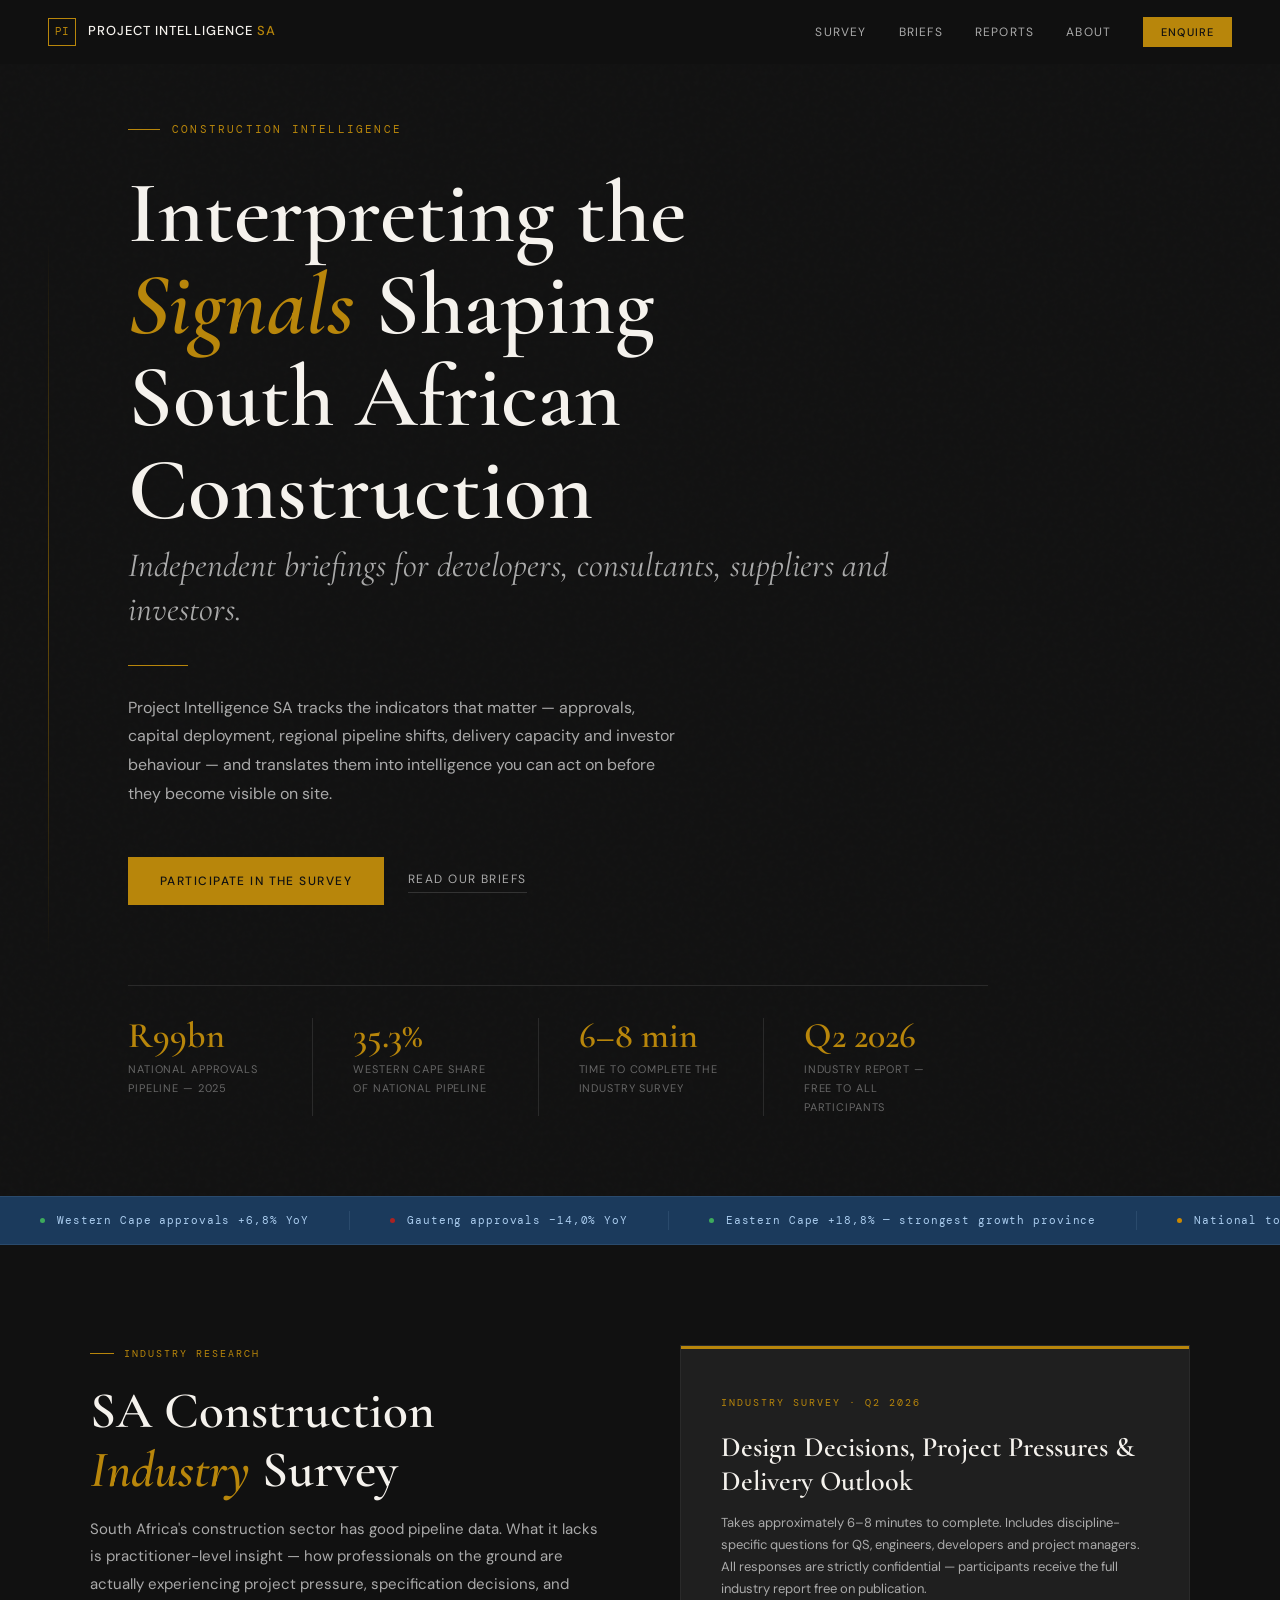
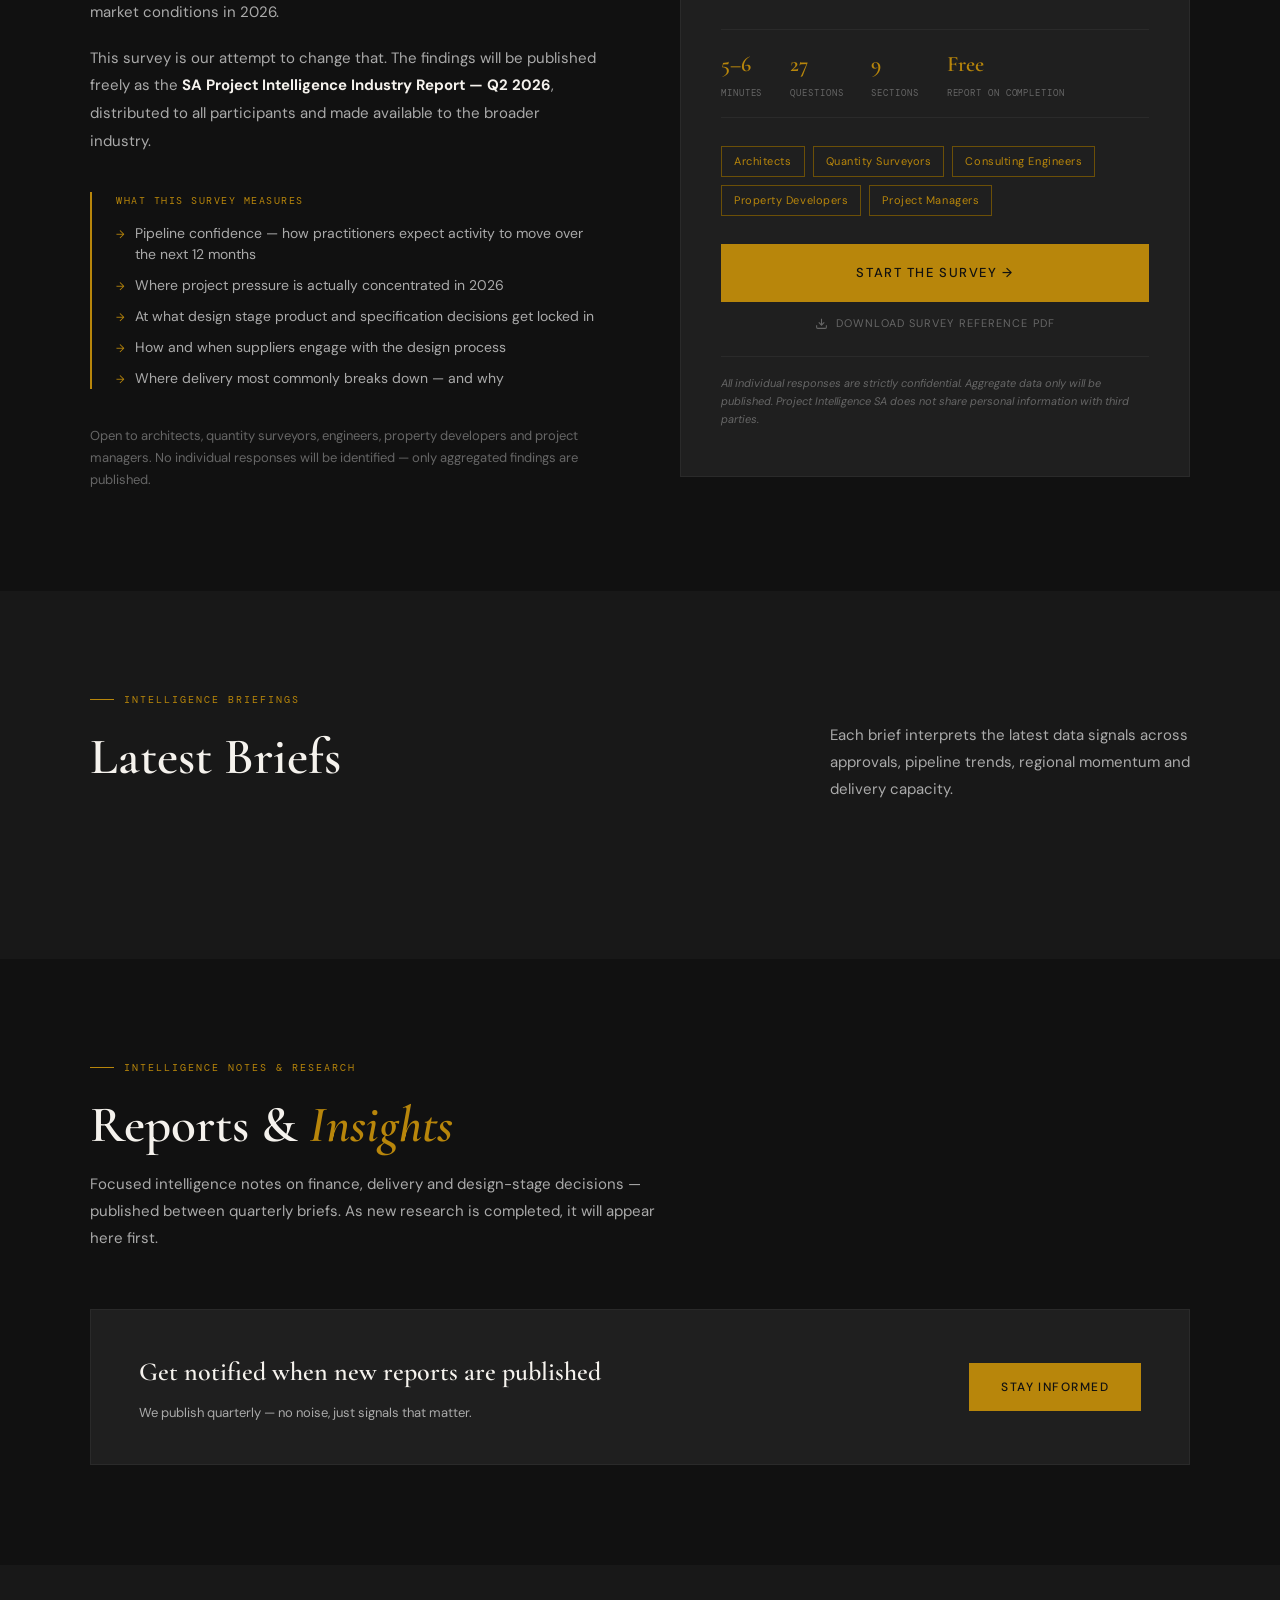
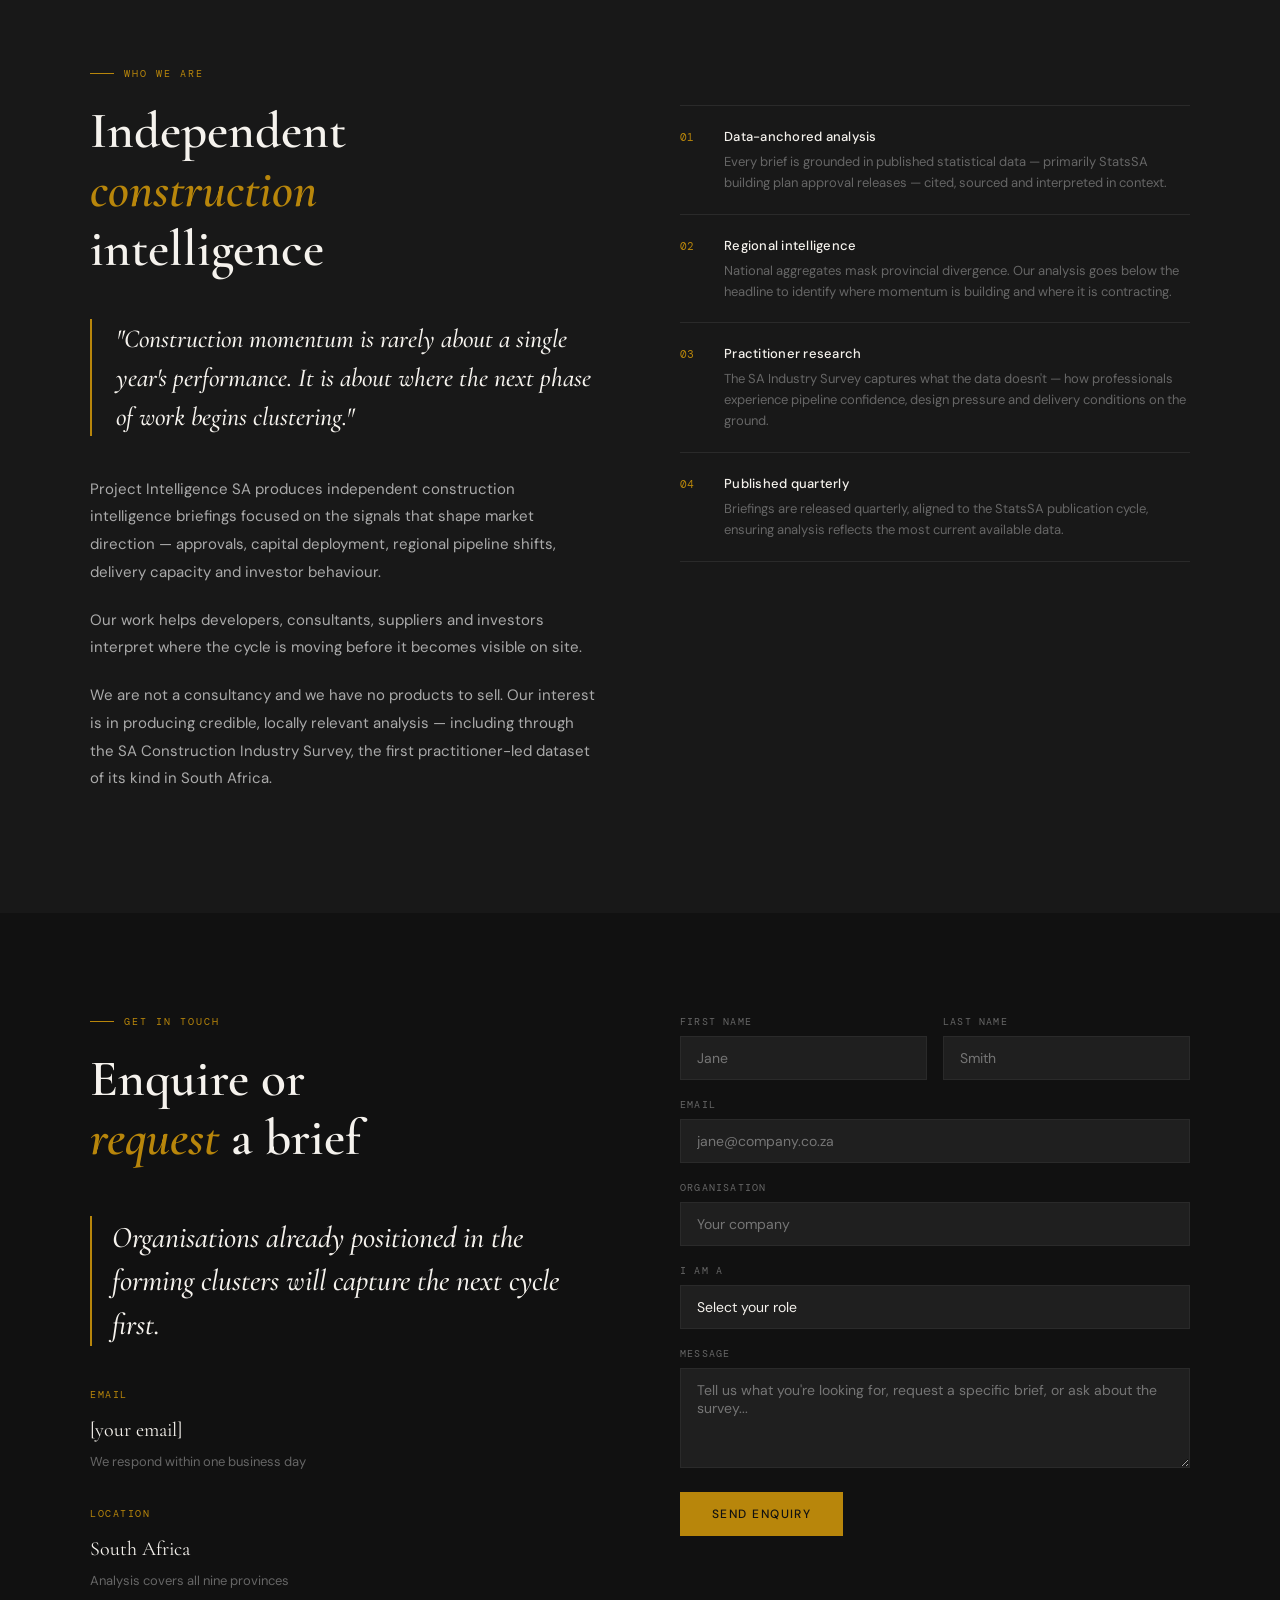
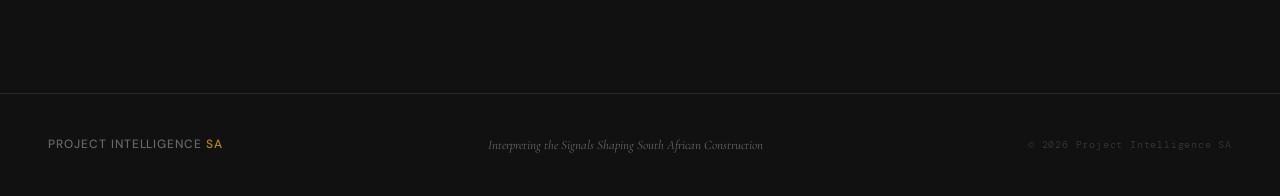
==== index.html @ f1b261ac "Initial commit — Project Intelligence SA site" ====
<!DOCTYPE html>
<html lang="en">
<head>
  <meta charset="UTF-8">
  <meta name="viewport" content="width=device-width, initial-scale=1.0">
  <title>Project Intelligence SA — Construction Intelligence Briefings</title>
  <link rel="preconnect" href="https://fonts.googleapis.com">
  <link href="https://fonts.googleapis.com/css2?family=Cormorant+Garamond:ital,wght@0,400;0,500;0,600;0,700;1,400;1,500&family=DM+Sans:wght@300;400;500&family=DM+Mono:wght@400;500&display=swap" rel="stylesheet">
  <link rel="stylesheet" href="css/style.css">
</head>
<body>

<!-- NAV -->
<nav>
  <a href="#home" class="nav-logo">
    <div class="nav-logo-mark">PI</div>
    <div class="nav-logo-text">Project Intelligence <span>SA</span></div>
  </a>
  <ul class="nav-links">
    <li><a href="#survey">Survey</a></li>
    <li><a href="#publications">Briefs</a></li>
    <li><a href="#reports">Reports</a></li>
    <li><a href="#about">About</a></li>
    <li><a href="#contact" class="nav-cta">Enquire</a></li>
  </ul>
</nav>

<!-- HERO -->
<section id="home">
  <div class="hero-inner">
    <div class="hero-eyebrow">Construction Intelligence</div>
    <h1 class="hero-title">Interpreting the<br><em>Signals</em> Shaping<br>South African Construction</h1>
    <p class="hero-sub">Independent briefings for developers, consultants, suppliers and investors.</p>
    <div class="hero-rule"></div>
    <p class="hero-body">Project Intelligence SA tracks the indicators that matter — approvals, capital deployment, regional pipeline shifts, delivery capacity and investor behaviour — and translates them into intelligence you can act on before they become visible on site.</p>
    <div class="hero-actions">
      <a href="#survey" class="btn-primary">Participate in the Survey</a>
      <a href="#publications" class="btn-ghost">Read our Briefs</a>
    </div>
    <div class="hero-stats">
      <div class="hero-stat"><div class="hero-stat-val">R99bn</div><div class="hero-stat-label">National approvals pipeline — 2025</div></div>
      <div class="hero-stat"><div class="hero-stat-val">35.3%</div><div class="hero-stat-label">Western Cape share of national pipeline</div></div>
      <div class="hero-stat"><div class="hero-stat-val">6–8 min</div><div class="hero-stat-label">Time to complete the industry survey</div></div>
      <div class="hero-stat"><div class="hero-stat-val">Q2 2026</div><div class="hero-stat-label">Industry report — free to all participants</div></div>
    </div>
  </div>
</section>

<!-- SIGNAL STRIP -->
<div class="signal-strip">
  <div class="signal-track">
    <div class="signal-item"><span class="signal-dot green"></span> Western Cape approvals +6,8% YoY</div>
    <div class="signal-item"><span class="signal-dot red"></span> Gauteng approvals −14,0% YoY</div>
    <div class="signal-item"><span class="signal-dot green"></span> Eastern Cape +18,8% — strongest growth province</div>
    <div class="signal-item"><span class="signal-dot amber"></span> National total −2,6% to R99,1bn</div>
    <div class="signal-item"><span class="signal-dot green"></span> SA Industry Survey now open — participate today</div>
    <div class="signal-item"><span class="signal-dot amber"></span> WC contractor availability tightening</div>
    <div class="signal-item"><span class="signal-dot green"></span> Additions &amp; alterations nationally +5,8%</div>
    <div class="signal-item"><span class="signal-dot red"></span> Retail approvals nationally −43,9%</div>
    <div class="signal-item"><span class="signal-dot green"></span> Western Cape approvals +6,8% YoY</div>
    <div class="signal-item"><span class="signal-dot red"></span> Gauteng approvals −14,0% YoY</div>
    <div class="signal-item"><span class="signal-dot green"></span> Eastern Cape +18,8% — strongest growth province</div>
    <div class="signal-item"><span class="signal-dot amber"></span> National total −2,6% to R99,1bn</div>
    <div class="signal-item"><span class="signal-dot green"></span> SA Industry Survey now open — participate today</div>
    <div class="signal-item"><span class="signal-dot amber"></span> WC contractor availability tightening</div>
    <div class="signal-item"><span class="signal-dot green"></span> Additions &amp; alterations nationally +5,8%</div>
    <div class="signal-item"><span class="signal-dot red"></span> Retail approvals nationally −43,9%</div>
  </div>
</div>

<!-- SURVEY -->
<section id="survey">
  <div class="section-inner">
    <div class="survey-grid">
      <div class="reveal">
        <div class="section-eyebrow">Industry Research</div>
        <h2 class="section-title">SA Construction<br><em>Industry</em> Survey</h2>
        <p class="survey-intro-text">South Africa's construction sector has good pipeline data. What it lacks is practitioner-level insight — how professionals on the ground are actually experiencing project pressure, specification decisions, and market conditions in 2026.</p>
        <p class="survey-intro-text">This survey is our attempt to change that. The findings will be published freely as the <strong style="color:var(--white)">SA Project Intelligence Industry Report — Q2 2026</strong>, distributed to all participants and made available to the broader industry.</p>
        <div class="survey-why">
          <div class="survey-why-title">What this survey measures</div>
          <div class="survey-why-item">Pipeline confidence — how practitioners expect activity to move over the next 12 months</div>
          <div class="survey-why-item">Where project pressure is actually concentrated in 2026</div>
          <div class="survey-why-item">At what design stage product and specification decisions get locked in</div>
          <div class="survey-why-item">How and when suppliers engage with the design process</div>
          <div class="survey-why-item">Where delivery most commonly breaks down — and why</div>
        </div>
        <p style="font-size:13px; color:var(--grey2); line-height:1.7;">Open to architects, quantity surveyors, engineers, property developers and project managers. No individual responses will be identified — only aggregated findings are published.</p>
      </div>

      <div class="reveal reveal-delay-2">
        <div class="survey-panel">
          <div class="survey-panel-label">Industry Survey · Q2 2026</div>
          <div class="survey-panel-title">Design Decisions, Project Pressures &amp; Delivery Outlook</div>
          <p class="survey-panel-sub">Takes approximately 6–8 minutes to complete. Includes discipline-specific questions for QS, engineers, developers and project managers. All responses are strictly confidential — participants receive the full industry report free on publication.</p>
          <div class="survey-meta">
            <div class="survey-meta-item"><div class="survey-meta-val">5–6</div><div class="survey-meta-label">Minutes</div></div>
            <div class="survey-meta-item"><div class="survey-meta-val">27</div><div class="survey-meta-label">Questions</div></div>
            <div class="survey-meta-item"><div class="survey-meta-val">9</div><div class="survey-meta-label">Sections</div></div>
            <div class="survey-meta-item"><div class="survey-meta-val">Free</div><div class="survey-meta-label">Report on completion</div></div>
          </div>
          <div class="survey-disciplines">
            <span class="disc-tag">Architects</span>
            <span class="disc-tag">Quantity Surveyors</span>
            <span class="disc-tag">Consulting Engineers</span>
            <span class="disc-tag">Property Developers</span>
            <span class="disc-tag">Project Managers</span>
          </div>
          <a href="pi-sa-survey.html" class="btn-survey">Start the Survey →</a>
          <a href="assets/pdf/PI_SA_Industry_Survey_Q2_2026_v3.pdf" class="survey-pdf-link" target="_blank">
            <svg viewBox="0 0 24 24" fill="none" stroke="currentColor" stroke-width="2"><path d="M21 15v4a2 2 0 01-2 2H5a2 2 0 01-2-2v-4M7 10l5 5 5-5M12 15V3"/></svg>
            Download survey reference PDF
          </a>
          <div class="survey-conf">All individual responses are strictly confidential. Aggregate data only will be published. Project Intelligence SA does not share personal information with third parties.</div>
        </div>
      </div>
    </div>
  </div>
</section>

<!-- PUBLICATIONS -->
<section id="publications">
  <div class="section-inner">
    <div class="pubs-header reveal">
      <div>
        <div class="section-eyebrow">Intelligence Briefings</div>
        <h2 class="section-title">Latest Briefs</h2>
      </div>
      <p class="section-body" style="max-width:360px;">Each brief interprets the latest data signals across approvals, pipeline trends, regional momentum and delivery capacity.</p>
    </div>
    <div class="pub-grid" id="pub-grid">
      <!-- Loaded dynamically from reports.json -->
    </div>
  </div>
</section>

<!-- REPORTS -->
<section id="reports">
  <div class="section-inner">
    <div class="reports-header reveal">
      <div class="section-eyebrow">Intelligence Notes &amp; Research</div>
      <h2 class="section-title">Reports &amp; <em>Insights</em></h2>
      <p class="section-body" style="margin-top:8px;">Focused intelligence notes on finance, delivery and design-stage decisions — published between quarterly briefs. As new research is completed, it will appear here first.</p>
    </div>
    <div class="reports-grid" id="reports-grid">
      <!-- Loaded dynamically from reports.json -->
    </div>
    <div class="reports-cta reveal" style="margin-top:1px;">
      <div class="reports-cta-text">
        <div class="reports-cta-title">Get notified when new reports are published</div>
        <div class="reports-cta-sub">We publish quarterly — no noise, just signals that matter.</div>
      </div>
      <a href="#contact" class="btn-primary">Stay Informed</a>
    </div>
  </div>
</section>

<!-- ABOUT -->
<section id="about">
  <div class="section-inner">
    <div class="about-grid">
      <div class="about-left reveal">
        <div class="section-eyebrow">Who We Are</div>
        <h2 class="section-title">Independent<br><em>construction</em><br>intelligence</h2>
        <blockquote class="about-statement">"Construction momentum is rarely about a single year's performance. It is about where the next phase of work begins clustering."</blockquote>
        <p class="about-body">Project Intelligence SA produces independent construction intelligence briefings focused on the signals that shape market direction — approvals, capital deployment, regional pipeline shifts, delivery capacity and investor behaviour.</p>
        <p class="about-body">Our work helps developers, consultants, suppliers and investors interpret where the cycle is moving before it becomes visible on site.</p>
        <p class="about-body">We are not a consultancy and we have no products to sell. Our interest is in producing credible, locally relevant analysis — including through the SA Construction Industry Survey, the first practitioner-led dataset of its kind in South Africa.</p>
      </div>
      <div class="about-right reveal reveal-delay-2">
        <ul class="pillars">
          <li class="pillar">
            <span class="pillar-num">01</span>
            <div><div class="pillar-title">Data-anchored analysis</div><div class="pillar-body">Every brief is grounded in published statistical data — primarily StatsSA building plan approval releases — cited, sourced and interpreted in context.</div></div>
          </li>
          <li class="pillar">
            <span class="pillar-num">02</span>
            <div><div class="pillar-title">Regional intelligence</div><div class="pillar-body">National aggregates mask provincial divergence. Our analysis goes below the headline to identify where momentum is building and where it is contracting.</div></div>
          </li>
          <li class="pillar">
            <span class="pillar-num">03</span>
            <div><div class="pillar-title">Practitioner research</div><div class="pillar-body">The SA Industry Survey captures what the data doesn't — how professionals experience pipeline confidence, design pressure and delivery conditions on the ground.</div></div>
          </li>
          <li class="pillar">
            <span class="pillar-num">04</span>
            <div><div class="pillar-title">Published quarterly</div><div class="pillar-body">Briefings are released quarterly, aligned to the StatsSA publication cycle, ensuring analysis reflects the most current available data.</div></div>
          </li>
        </ul>
      </div>
    </div>
  </div>
</section>

<!-- CONTACT -->
<section id="contact">
  <div class="section-inner">
    <div class="contact-grid">
      <div class="reveal">
        <div class="section-eyebrow">Get In Touch</div>
        <h2 class="section-title">Enquire or<br><em>request</em> a brief</h2>
        <div style="height:32px"></div>
        <blockquote class="contact-statement">Organisations already positioned in the forming clusters will capture the next cycle first.</blockquote>
        <div style="height:40px"></div>
        <div class="contact-info">
          <div class="contact-block">
            <div class="contact-block-label">Email</div>
            <div class="contact-block-val">[your email]</div>
            <div class="contact-block-sub">We respond within one business day</div>
          </div>
          <div class="contact-block">
            <div class="contact-block-label">Location</div>
            <div class="contact-block-val">South Africa</div>
            <div class="contact-block-sub">Analysis covers all nine provinces</div>
          </div>
        </div>
      </div>
      <div class="reveal reveal-delay-2">
        <form class="contact-form" name="enquiry" method="POST" data-netlify="true">
          <input type="hidden" name="form-name" value="enquiry">
          <div class="form-row">
            <div class="form-group"><label class="form-label">First Name</label><input class="form-input" type="text" name="first-name" placeholder="Jane" required></div>
            <div class="form-group"><label class="form-label">Last Name</label><input class="form-input" type="text" name="last-name" placeholder="Smith" required></div>
          </div>
          <div class="form-group"><label class="form-label">Email</label><input class="form-input" type="email" name="email" placeholder="jane@company.co.za" required></div>
          <div class="form-group"><label class="form-label">Organisation</label><input class="form-input" type="text" name="organisation" placeholder="Your company"></div>
          <div class="form-group">
            <label class="form-label">I am a</label>
            <select class="form-select" name="role">
              <option value="">Select your role</option>
              <option>Architect</option>
              <option>Quantity Surveyor</option>
              <option>Engineer</option>
              <option>Property Developer</option>
              <option>Project Manager</option>
              <option>Contractor</option>
              <option>Supplier / Manufacturer</option>
              <option>Investor</option>
              <option>Other</option>
            </select>
          </div>
          <div class="form-group"><label class="form-label">Message</label><textarea class="form-textarea" name="message" placeholder="Tell us what you're looking for, request a specific brief, or ask about the survey..."></textarea></div>
          <button type="submit" class="btn-submit">Send Enquiry</button>
          <div id="form-success" style="display:none; font-size:13px; color:#3DAA5C; margin-top:8px; font-family:var(--font-mono); letter-spacing:0.08em;">✓ Enquiry sent — we'll be in touch shortly.</div>
        </form>
      </div>
    </div>
  </div>
</section>

<!-- FOOTER -->
<footer>
  <div class="footer-logo">Project Intelligence <span>SA</span></div>
  <div class="footer-tagline">Interpreting the Signals Shaping South African Construction</div>
  <div class="footer-copy">© 2026 Project Intelligence SA</div>
</footer>

<script src="js/main.js"></script>
<script src="js/contact-form.js"></script>
<script src="js/reports-loader.js"></script>
</body>
</html>
---- css/style.css ----
*, *::before, *::after { box-sizing: border-box; margin: 0; padding: 0; }
:root {
  --bg:#111111; --bg2:#181818; --bg3:#1f1f1f;
  --navy:#1B3A5C; --gold:#B8860B; --gold-lt:#D4A820; --gold-dim:#6B4F07;
  --white:#F5F2ED; --grey1:#AAAAAA; --grey2:#666666; --grey3:#333333; --rule:#2A2A2A;
  --font-display:'Cormorant Garamond',Georgia,serif;
  --font-body:'DM Sans',sans-serif;
  --font-mono:'DM Mono',monospace;
}
html { scroll-behavior: smooth; }
body { background:var(--bg); color:var(--white); font-family:var(--font-body); font-size:15px; line-height:1.7; overflow-x:hidden; }
::selection { background:var(--gold-dim); color:var(--white); }
::-webkit-scrollbar { width:4px; } ::-webkit-scrollbar-track { background:var(--bg); } ::-webkit-scrollbar-thumb { background:var(--gold-dim); }

/* NAV */
nav { position:fixed; top:0; left:0; right:0; z-index:100; display:flex; align-items:center; justify-content:space-between; padding:0 48px; height:64px; background:rgba(17,17,17,0.92); backdrop-filter:blur(12px); border-bottom:1px solid var(--rule); transition:border-color 0.3s; }
.nav-logo { display:flex; align-items:center; gap:12px; text-decoration:none; }
.nav-logo-mark { width:28px; height:28px; border:1.5px solid var(--gold); display:flex; align-items:center; justify-content:center; font-family:var(--font-mono); font-size:11px; color:var(--gold); }
.nav-logo-text { font-family:var(--font-body); font-size:13px; font-weight:500; color:var(--white); letter-spacing:0.08em; text-transform:uppercase; }
.nav-logo-text span { color:var(--gold); }
.nav-links { display:flex; align-items:center; gap:32px; list-style:none; }
.nav-links a { font-size:12px; font-weight:400; color:var(--grey1); text-decoration:none; letter-spacing:0.1em; text-transform:uppercase; transition:color 0.2s; }
.nav-links a:hover { color:var(--gold); }
.nav-cta { font-size:11px !important; font-weight:500 !important; color:var(--bg) !important; background:var(--gold); padding:8px 18px !important; transition:background 0.2s !important; }
.nav-cta:hover { background:var(--gold-lt) !important; }

/* HERO */
#home { min-height:100vh; display:flex; flex-direction:column; justify-content:center; padding:120px 48px 80px; position:relative; overflow:hidden; }
#home::before { content:''; position:absolute; inset:0; background-image:url("data:image/svg+xml,%3Csvg viewBox='0 0 256 256' xmlns='http://www.w3.org/2000/svg'%3E%3Cfilter id='noise'%3E%3CfeTurbulence type='fractalNoise' baseFrequency='0.9' numOctaves='4' stitchTiles='stitch'/%3E%3C/filter%3E%3Crect width='100%25' height='100%25' filter='url(%23noise)' opacity='0.04'/%3E%3C/svg%3E"); opacity:0.4; pointer-events:none; z-index:0; }
#home::after { content:''; position:absolute; left:48px; top:20%; bottom:20%; width:1px; background:linear-gradient(to bottom,transparent,var(--gold-dim),transparent); }
.hero-inner { position:relative; z-index:1; max-width:860px; margin-left:80px; }
.hero-eyebrow { font-family:var(--font-mono); font-size:11px; color:var(--gold); letter-spacing:0.2em; text-transform:uppercase; margin-bottom:28px; display:flex; align-items:center; gap:12px; opacity:0; animation:fadeUp 0.8s 0.2s forwards; }
.hero-eyebrow::before { content:''; width:32px; height:1px; background:var(--gold); }
.hero-title { font-family:var(--font-display); font-size:clamp(48px,7vw,88px); font-weight:600; line-height:1.05; color:var(--white); margin-bottom:8px; opacity:0; animation:fadeUp 0.9s 0.35s forwards; }
.hero-title em { font-style:italic; color:var(--gold); }
.hero-sub { font-family:var(--font-display); font-size:clamp(22px,3vw,34px); font-weight:400; font-style:italic; color:var(--grey1); line-height:1.3; margin-bottom:32px; opacity:0; animation:fadeUp 0.9s 0.5s forwards; }
.hero-rule { width:60px; height:1px; background:var(--gold); margin-bottom:28px; opacity:0; animation:fadeUp 0.6s 0.65s forwards; }
.hero-body { font-size:16px; color:var(--grey1); line-height:1.8; max-width:560px; margin-bottom:48px; opacity:0; animation:fadeUp 0.9s 0.7s forwards; }
.hero-actions { display:flex; align-items:center; gap:24px; opacity:0; animation:fadeUp 0.8s 0.85s forwards; }
.btn-primary { display:inline-block; background:var(--gold); color:var(--bg); font-size:12px; font-weight:500; letter-spacing:0.12em; text-transform:uppercase; padding:14px 32px; text-decoration:none; transition:background 0.2s,transform 0.2s; }
.btn-primary:hover { background:var(--gold-lt); transform:translateY(-1px); }
.btn-ghost { display:inline-block; color:var(--grey1); font-size:12px; font-weight:400; letter-spacing:0.12em; text-transform:uppercase; text-decoration:none; border-bottom:1px solid var(--grey3); padding-bottom:2px; transition:color 0.2s,border-color 0.2s; }
.btn-ghost:hover { color:var(--gold); border-color:var(--gold); }
.hero-stats { display:flex; gap:0; margin-top:80px; border-top:1px solid var(--rule); padding-top:32px; opacity:0; animation:fadeUp 0.8s 1s forwards; }
.hero-stat { flex:1; padding-right:40px; border-right:1px solid var(--rule); margin-right:40px; }
.hero-stat:last-child { border-right:none; margin-right:0; }
.hero-stat-val { font-family:var(--font-display); font-size:36px; font-weight:600; color:var(--gold); line-height:1; }
.hero-stat-label { font-size:11px; color:var(--grey2); letter-spacing:0.08em; text-transform:uppercase; margin-top:6px; }

/* SECTION BASE */
section { padding:100px 48px; }
.section-inner { max-width:1100px; margin:0 auto; }
.section-eyebrow { font-family:var(--font-mono); font-size:10px; color:var(--gold); letter-spacing:0.2em; text-transform:uppercase; margin-bottom:20px; display:flex; align-items:center; gap:10px; }
.section-eyebrow::before { content:''; width:24px; height:1px; background:var(--gold); }
.section-title { font-family:var(--font-display); font-size:clamp(32px,4vw,52px); font-weight:600; line-height:1.15; color:var(--white); margin-bottom:16px; }
.section-title em { font-style:italic; color:var(--gold); }
.section-body { font-size:15px; color:var(--grey1); line-height:1.8; max-width:600px; }

/* SIGNAL STRIP */
.signal-strip { background:var(--navy); border-top:1px solid #2A4A6C; border-bottom:1px solid #2A4A6C; padding:14px 0; overflow:hidden; }
.signal-track { display:flex; gap:0; animation:marquee 28s linear infinite; width:max-content; }
.signal-item { display:flex; align-items:center; gap:12px; padding:0 40px; font-family:var(--font-mono); font-size:11px; color:#AACCEE; letter-spacing:0.08em; white-space:nowrap; border-right:1px solid #2A4A6C; }
.signal-dot { width:5px; height:5px; border-radius:50%; }
.signal-dot.green { background:#3DAA5C; } .signal-dot.amber { background:#CC8800; } .signal-dot.red { background:#AA2222; }

/* SURVEY */
#survey { background:var(--bg); }
.survey-grid { display:grid; grid-template-columns:1fr 1fr; gap:80px; align-items:start; }
.survey-intro-text { font-size:15px; color:var(--grey1); line-height:1.85; margin-bottom:18px; }
.survey-why { margin:36px 0; border-left:2px solid var(--gold); padding-left:24px; }
.survey-why-title { font-family:var(--font-mono); font-size:10px; color:var(--gold); letter-spacing:0.15em; text-transform:uppercase; margin-bottom:14px; }
.survey-why-item { display:flex; align-items:baseline; gap:10px; font-size:14px; color:var(--grey1); margin-bottom:10px; line-height:1.5; }
.survey-why-item::before { content:'→'; color:var(--gold); flex-shrink:0; font-size:11px; }
.survey-panel { background:var(--bg3); border:1px solid var(--rule); padding:48px 40px; position:relative; overflow:hidden; }
.survey-panel::before { content:''; position:absolute; top:0; left:0; width:100%; height:3px; background:var(--gold); }
.survey-panel-label { font-family:var(--font-mono); font-size:10px; color:var(--gold); letter-spacing:0.2em; text-transform:uppercase; margin-bottom:20px; }
.survey-panel-title { font-family:var(--font-display); font-size:28px; font-weight:600; line-height:1.2; color:var(--white); margin-bottom:14px; }
.survey-panel-sub { font-size:13px; color:var(--grey1); line-height:1.7; margin-bottom:28px; }
.survey-meta { display:flex; gap:28px; margin-bottom:28px; padding:16px 0; border-top:1px solid var(--rule); border-bottom:1px solid var(--rule); }
.survey-meta-val { font-family:var(--font-display); font-size:22px; font-weight:600; color:var(--gold); }
.survey-meta-label { font-family:var(--font-mono); font-size:9px; color:var(--grey2); letter-spacing:0.1em; text-transform:uppercase; margin-top:3px; }
.survey-disciplines { display:flex; flex-wrap:wrap; gap:8px; margin-bottom:28px; }
.disc-tag { font-size:11px; color:var(--gold); border:1px solid var(--gold-dim); padding:5px 12px; letter-spacing:0.05em; }
.btn-survey { display:block; background:var(--gold); color:var(--bg); font-size:13px; font-weight:500; letter-spacing:0.12em; text-transform:uppercase; padding:18px 32px; text-decoration:none; text-align:center; transition:background 0.2s,transform 0.2s; margin-bottom:12px; }
.btn-survey:hover { background:var(--gold-lt); transform:translateY(-1px); }
.survey-pdf-link { display:flex; align-items:center; justify-content:center; gap:8px; font-size:11px; color:var(--grey2); letter-spacing:0.1em; text-transform:uppercase; text-decoration:none; transition:color 0.2s; }
.survey-pdf-link:hover { color:var(--gold); }
.survey-pdf-link svg { width:13px; height:13px; }
.survey-conf { margin-top:24px; padding-top:18px; border-top:1px solid var(--rule); font-size:11px; color:var(--grey2); line-height:1.6; font-style:italic; }

/* PUBLICATIONS */
#publications { background:var(--bg2); }
.pubs-header { display:flex; justify-content:space-between; align-items:flex-end; margin-bottom:56px; gap:32px; flex-wrap:wrap; }
.pub-grid { display:grid; grid-template-columns:repeat(auto-fill,minmax(320px,1fr)); gap:1px; background:var(--rule); }
.pub-card { background:var(--bg2); padding:40px 36px; display:flex; flex-direction:column; transition:background 0.25s; cursor:pointer; position:relative; overflow:hidden; }
.pub-card::before { content:''; position:absolute; top:0; left:0; width:2px; height:0; background:var(--gold); transition:height 0.3s; }
.pub-card:hover { background:var(--bg3); } .pub-card:hover::before { height:100%; }
.pub-issue { font-family:var(--font-mono); font-size:10px; color:var(--gold); letter-spacing:0.15em; text-transform:uppercase; margin-bottom:16px; }
.pub-title { font-family:var(--font-display); font-size:24px; font-weight:600; line-height:1.2; color:var(--white); margin-bottom:12px; }
.pub-subtitle { font-size:13px; font-style:italic; color:var(--grey1); margin-bottom:20px; flex:1; }
.pub-meta { display:flex; align-items:center; justify-content:space-between; padding-top:20px; border-top:1px solid var(--rule); }
.pub-date { font-family:var(--font-mono); font-size:10px; color:var(--grey2); letter-spacing:0.1em; }
.pub-tags { display:flex; gap:6px; }
.pub-tag { font-size:9px; letter-spacing:0.1em; text-transform:uppercase; color:var(--gold); border:1px solid var(--gold-dim); padding:3px 8px; }
.pub-card.featured { grid-column:1/-1; display:grid; grid-template-columns:1fr 1fr; gap:40px; padding:52px 48px; background:var(--bg3); }
.pub-card.featured .pub-left { border-right:1px solid var(--rule); padding-right:40px; }
.pub-card.featured .pub-title { font-size:clamp(28px,3vw,40px); margin-bottom:16px; }
.pub-card.featured .pub-right { display:flex; flex-direction:column; justify-content:space-between; }
.pub-highlights { list-style:none; margin-bottom:28px; }
.pub-highlights li { font-size:13px; color:var(--grey1); padding:10px 0; border-bottom:1px solid var(--rule); display:flex; align-items:baseline; gap:10px; }
.pub-highlights li::before { content:'→'; color:var(--gold); flex-shrink:0; font-size:11px; }
.pub-download { display:inline-flex; align-items:center; gap:10px; background:var(--gold); color:var(--bg); font-size:11px; font-weight:500; letter-spacing:0.12em; text-transform:uppercase; padding:12px 24px; text-decoration:none; transition:background 0.2s; align-self:flex-start; }
.pub-download:hover { background:var(--gold-lt); }
.pub-download svg { width:14px; height:14px; }
.pub-card.soon { opacity:0.45; cursor:default; } .pub-card.soon::before { display:none; }
.soon-badge { display:inline-block; font-size:9px; letter-spacing:0.15em; text-transform:uppercase; color:var(--grey2); border:1px solid var(--grey3); padding:3px 8px; margin-bottom:16px; }

/* REPORTS */
#reports { background:var(--bg); }
.reports-header { margin-bottom:56px; }
.reports-grid { display:grid; grid-template-columns:repeat(3,1fr); gap:1px; background:var(--rule); margin-bottom:1px; }
.report-card { background:var(--bg); padding:36px 32px; display:flex; flex-direction:column; position:relative; overflow:hidden; transition:background 0.25s; }
.report-card::before { content:''; position:absolute; top:0; left:0; width:2px; height:0; background:var(--gold); transition:height 0.3s; }
.report-card:hover { background:var(--bg3); } .report-card:hover::before { height:100%; }
.report-series { font-family:var(--font-mono); font-size:9px; color:var(--grey2); letter-spacing:0.15em; text-transform:uppercase; margin-bottom:12px; }
.report-type { font-size:9px; letter-spacing:0.12em; text-transform:uppercase; color:var(--gold); border:1px solid var(--gold-dim); padding:3px 8px; display:inline-block; margin-bottom:16px; align-self:flex-start; }
.report-title { font-family:var(--font-display); font-size:20px; font-weight:600; line-height:1.25; color:var(--white); margin-bottom:10px; }
.report-desc { font-size:12px; color:var(--grey2); line-height:1.65; flex:1; margin-bottom:24px; }
.report-footer { display:flex; align-items:center; justify-content:space-between; padding-top:16px; border-top:1px solid var(--rule); }
.report-date { font-family:var(--font-mono); font-size:9px; color:var(--grey2); letter-spacing:0.08em; }
.report-link { font-size:10px; color:var(--gold); letter-spacing:0.1em; text-transform:uppercase; text-decoration:none; display:flex; align-items:center; gap:6px; transition:gap 0.2s; }
.report-link:hover { gap:10px; } .report-link::after { content:'→'; }
.report-card.upcoming { opacity:0.4; cursor:default; } .report-card.upcoming::before { display:none; } .report-card.upcoming:hover { background:var(--bg); }
.report-upcoming-badge { font-size:9px; letter-spacing:0.15em; text-transform:uppercase; color:var(--grey2); border:1px solid var(--grey3); padding:3px 8px; display:inline-block; margin-bottom:16px; align-self:flex-start; }
.reports-cta { background:var(--bg3); border:1px solid var(--rule); padding:40px 48px; display:flex; align-items:center; justify-content:space-between; gap:32px; flex-wrap:wrap; }
.reports-cta-title { font-family:var(--font-display); font-size:26px; font-weight:600; color:var(--white); margin-bottom:8px; }
.reports-cta-sub { font-size:13px; color:var(--grey1); }

/* ABOUT */
#about { background:var(--bg2); }
.about-grid { display:grid; grid-template-columns:1fr 1fr; gap:80px; align-items:start; }
.about-statement { font-family:var(--font-display); font-size:clamp(18px,2.2vw,26px); font-weight:500; font-style:italic; color:var(--white); line-height:1.5; border-left:2px solid var(--gold); padding-left:24px; margin:40px 0; }
.about-body { font-size:15px; color:var(--grey1); line-height:1.85; margin-bottom:20px; }
.pillars { list-style:none; margin-top:40px; }
.pillar { display:flex; align-items:flex-start; gap:20px; padding:20px 0; border-bottom:1px solid var(--rule); }
.pillar:first-child { border-top:1px solid var(--rule); }
.pillar-num { font-family:var(--font-mono); font-size:11px; color:var(--gold); min-width:24px; margin-top:2px; }
.pillar-title { font-size:13px; font-weight:500; color:var(--white); margin-bottom:4px; letter-spacing:0.02em; }
.pillar-body { font-size:13px; color:var(--grey2); line-height:1.6; }

/* CONTACT */
#contact { background:var(--bg); }
.contact-grid { display:grid; grid-template-columns:1fr 1fr; gap:80px; align-items:start; }
.contact-form { display:flex; flex-direction:column; gap:16px; }
.form-group { display:flex; flex-direction:column; gap:6px; }
.form-label { font-family:var(--font-mono); font-size:10px; color:var(--grey2); letter-spacing:0.12em; text-transform:uppercase; }
.form-input,.form-select,.form-textarea { background:var(--bg3); border:1px solid var(--rule); color:var(--white); font-family:var(--font-body); font-size:14px; padding:12px 16px; outline:none; width:100%; transition:border-color 0.2s; -webkit-appearance:none; }
.form-input:focus,.form-select:focus,.form-textarea:focus { border-color:var(--gold); }
.form-textarea { resize:vertical; min-height:100px; }
.form-select option { background:var(--bg3); }
.form-row { display:grid; grid-template-columns:1fr 1fr; gap:16px; }
.btn-submit { background:var(--gold); color:var(--bg); font-family:var(--font-body); font-size:12px; font-weight:500; letter-spacing:0.12em; text-transform:uppercase; padding:14px 32px; border:none; cursor:pointer; transition:background 0.2s; align-self:flex-start; margin-top:8px; }
.btn-submit:hover { background:var(--gold-lt); }
.contact-info { display:flex; flex-direction:column; gap:32px; }
.contact-block-label { font-family:var(--font-mono); font-size:10px; color:var(--gold); letter-spacing:0.15em; text-transform:uppercase; margin-bottom:10px; }
.contact-block-val { font-family:var(--font-display); font-size:20px; color:var(--white); }
.contact-block-sub { font-size:13px; color:var(--grey2); margin-top:4px; }
.contact-statement { font-family:var(--font-display); font-size:clamp(20px,2.5vw,30px); font-weight:500; font-style:italic; color:var(--white); line-height:1.45; border-left:2px solid var(--gold); padding-left:20px; }

/* FOOTER */
footer { background:var(--bg); border-top:1px solid var(--rule); padding:40px 48px; display:flex; justify-content:space-between; align-items:center; flex-wrap:wrap; gap:16px; }
.footer-logo { font-family:var(--font-body); font-size:12px; font-weight:500; color:var(--grey2); letter-spacing:0.08em; text-transform:uppercase; }
.footer-logo span { color:var(--gold); }
.footer-tagline { font-family:var(--font-display); font-size:13px; font-style:italic; color:var(--grey2); }
.footer-copy { font-family:var(--font-mono); font-size:10px; color:var(--grey3); letter-spacing:0.08em; }

/* ANIMATIONS */
@keyframes fadeUp { from { opacity:0; transform:translateY(20px); } to { opacity:1; transform:translateY(0); } }
@keyframes marquee { from { transform:translateX(0); } to { transform:translateX(-50%); } }
.reveal { opacity:0; transform:translateY(24px); transition:opacity 0.7s ease,transform 0.7s ease; }
.reveal.visible { opacity:1; transform:translateY(0); }
.reveal-delay-1 { transition-delay:0.1s; } .reveal-delay-2 { transition-delay:0.2s; } .reveal-delay-3 { transition-delay:0.3s; }

/* RESPONSIVE */
@media (max-width:768px) {
  nav { padding:0 24px; } .nav-links { display:none; }
  section { padding:70px 24px; } #home { padding:100px 24px 60px; }
  .hero-inner { margin-left:20px; } #home::after { left:24px; }
  .about-grid,.contact-grid,.survey-grid { grid-template-columns:1fr; gap:48px; }
  .pub-card.featured { grid-template-columns:1fr; }
  .pub-card.featured .pub-left { border-right:none; padding-right:0; border-bottom:1px solid var(--rule); padding-bottom:32px; }
  .form-row { grid-template-columns:1fr; }
  .hero-stats { flex-direction:column; gap:24px; }
  .hero-stat { border-right:none; padding-right:0; margin-right:0; padding-bottom:24px; border-bottom:1px solid var(--rule); }
  .reports-grid { grid-template-columns:1fr; }
  footer { flex-direction:column; align-items:flex-start; padding:32px 24px; }
}
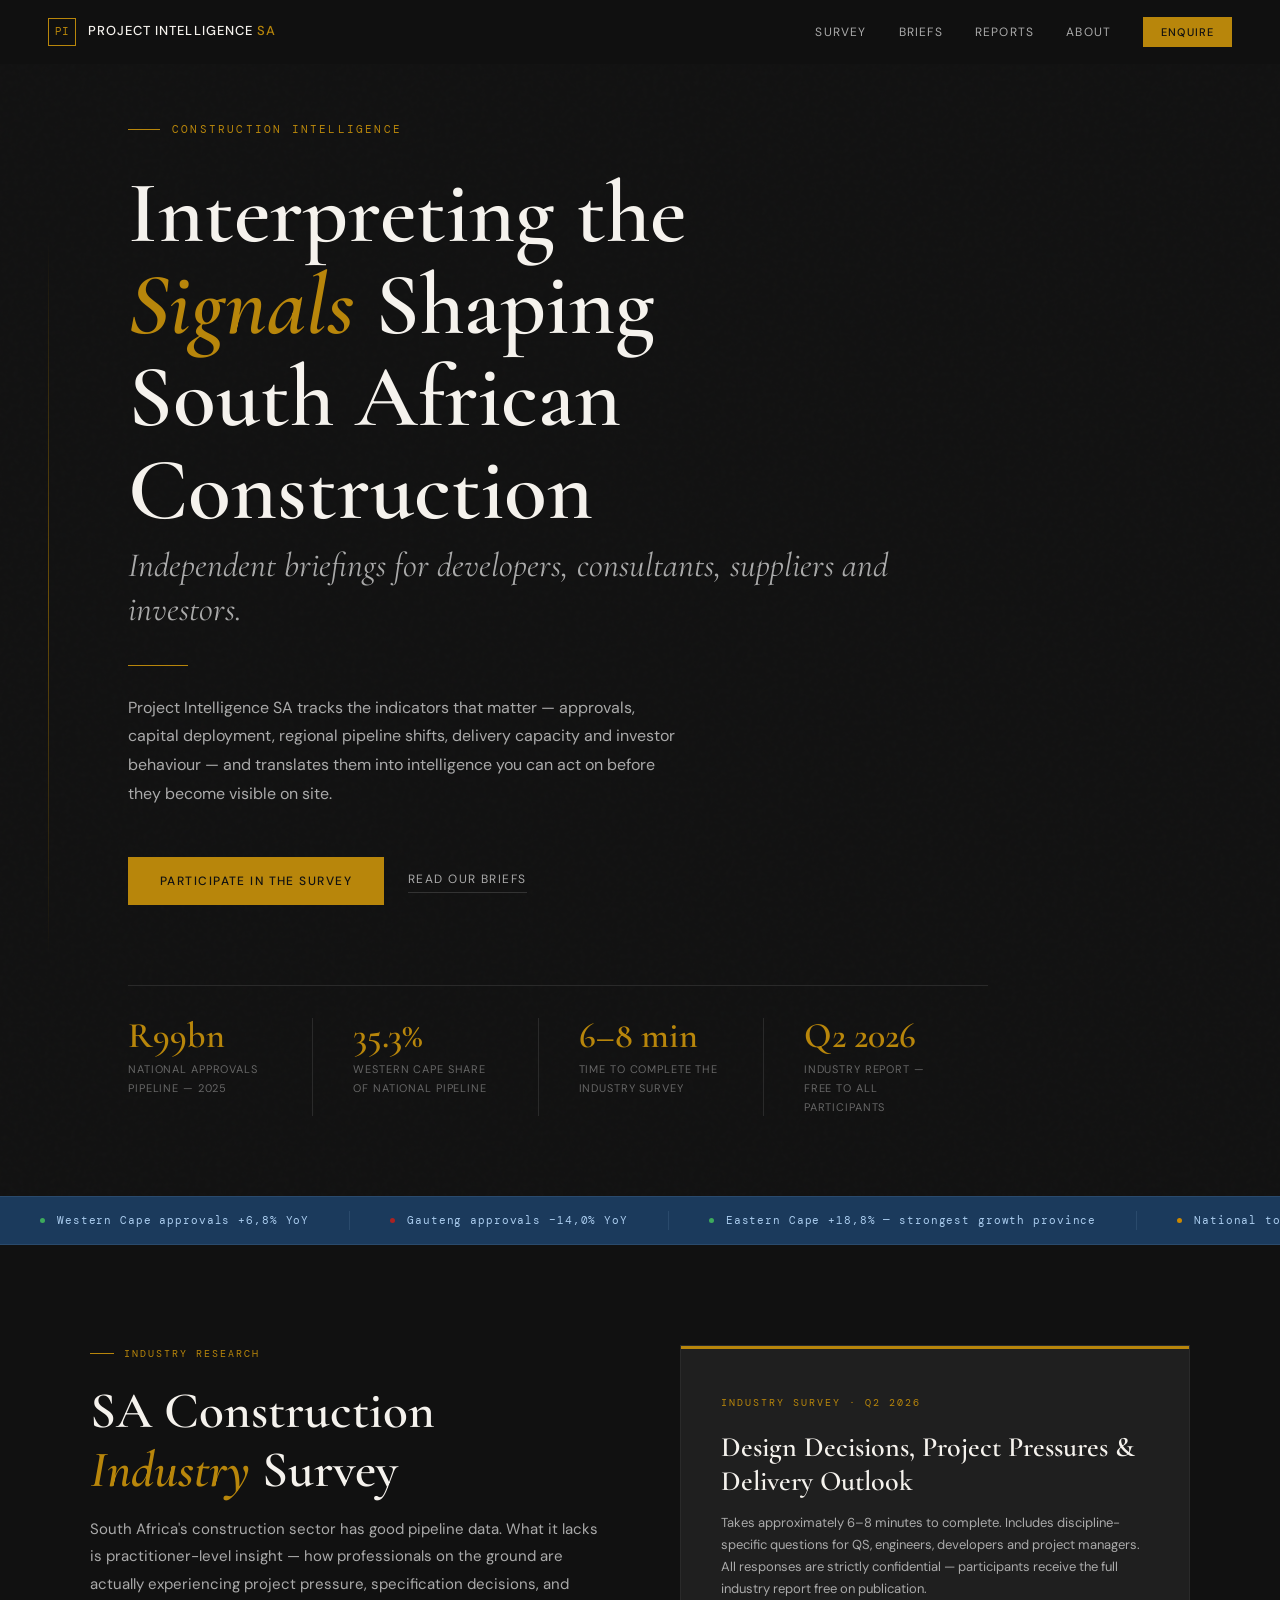
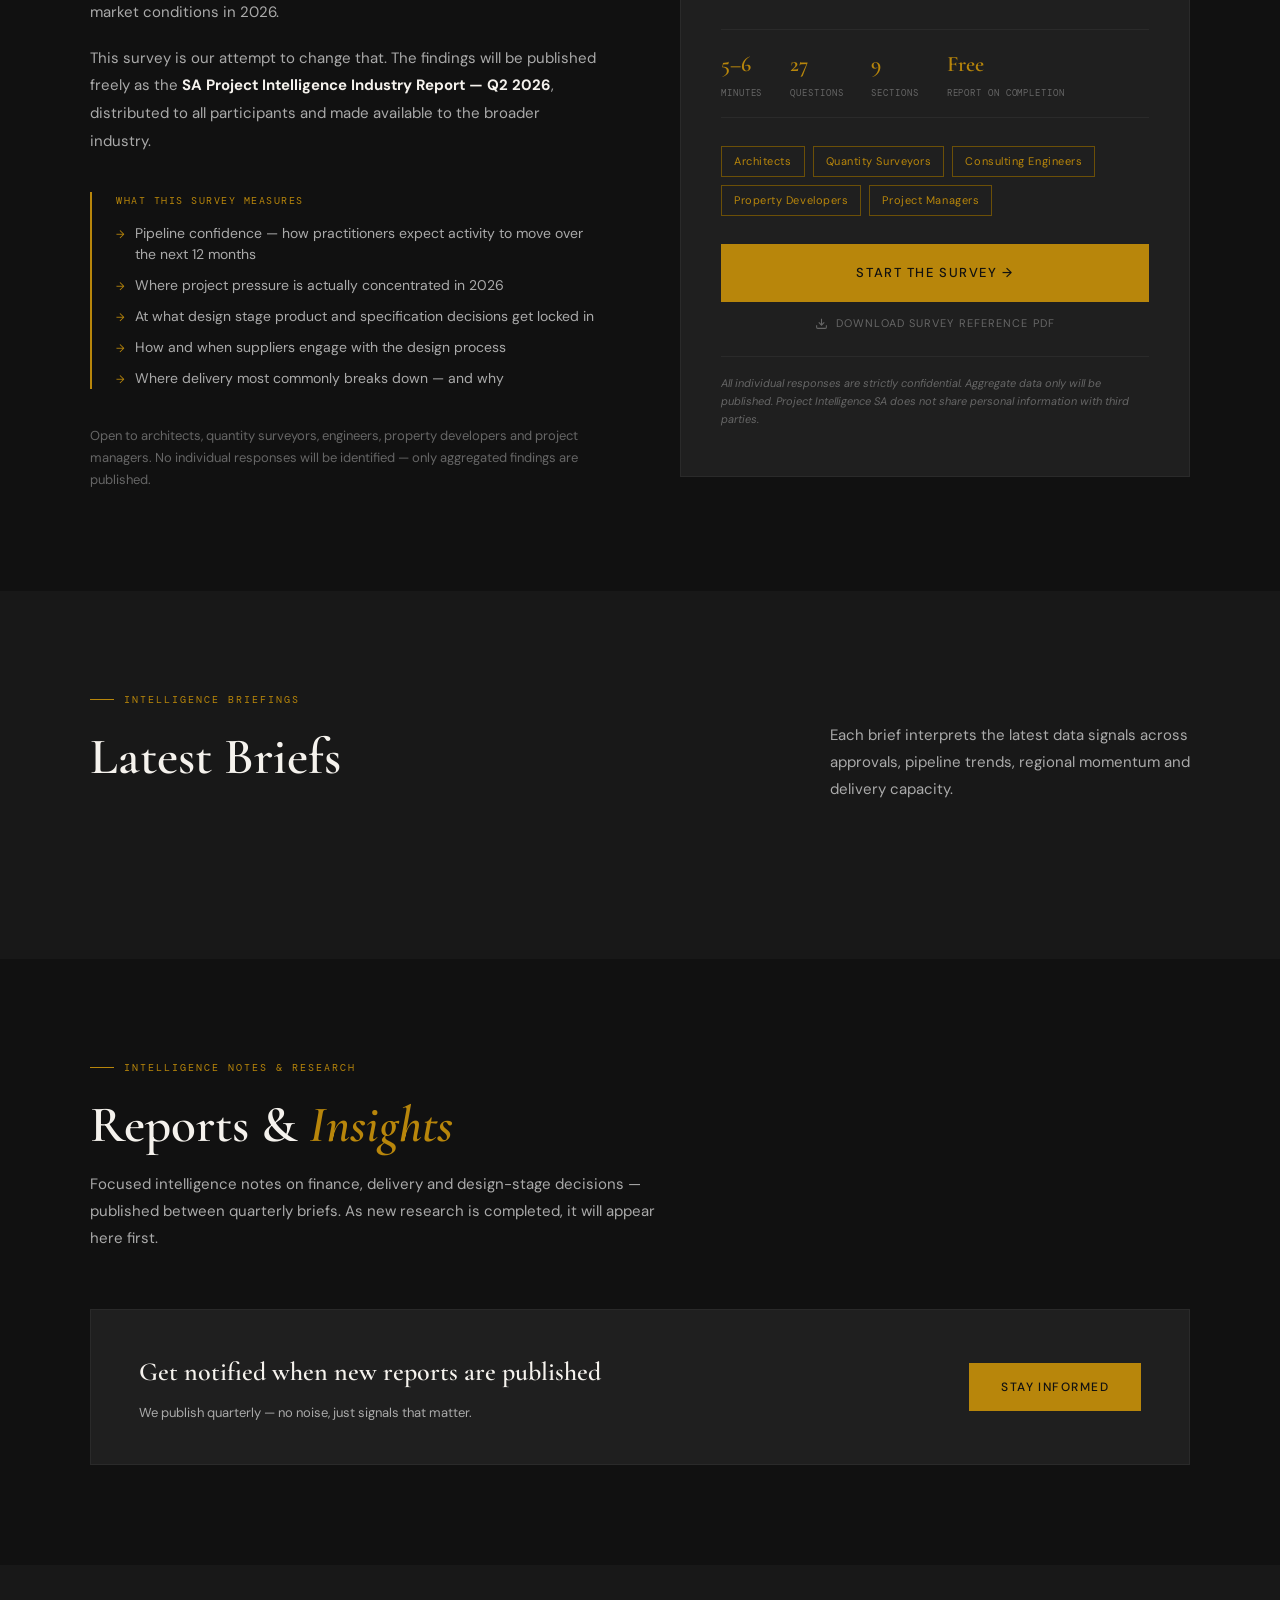
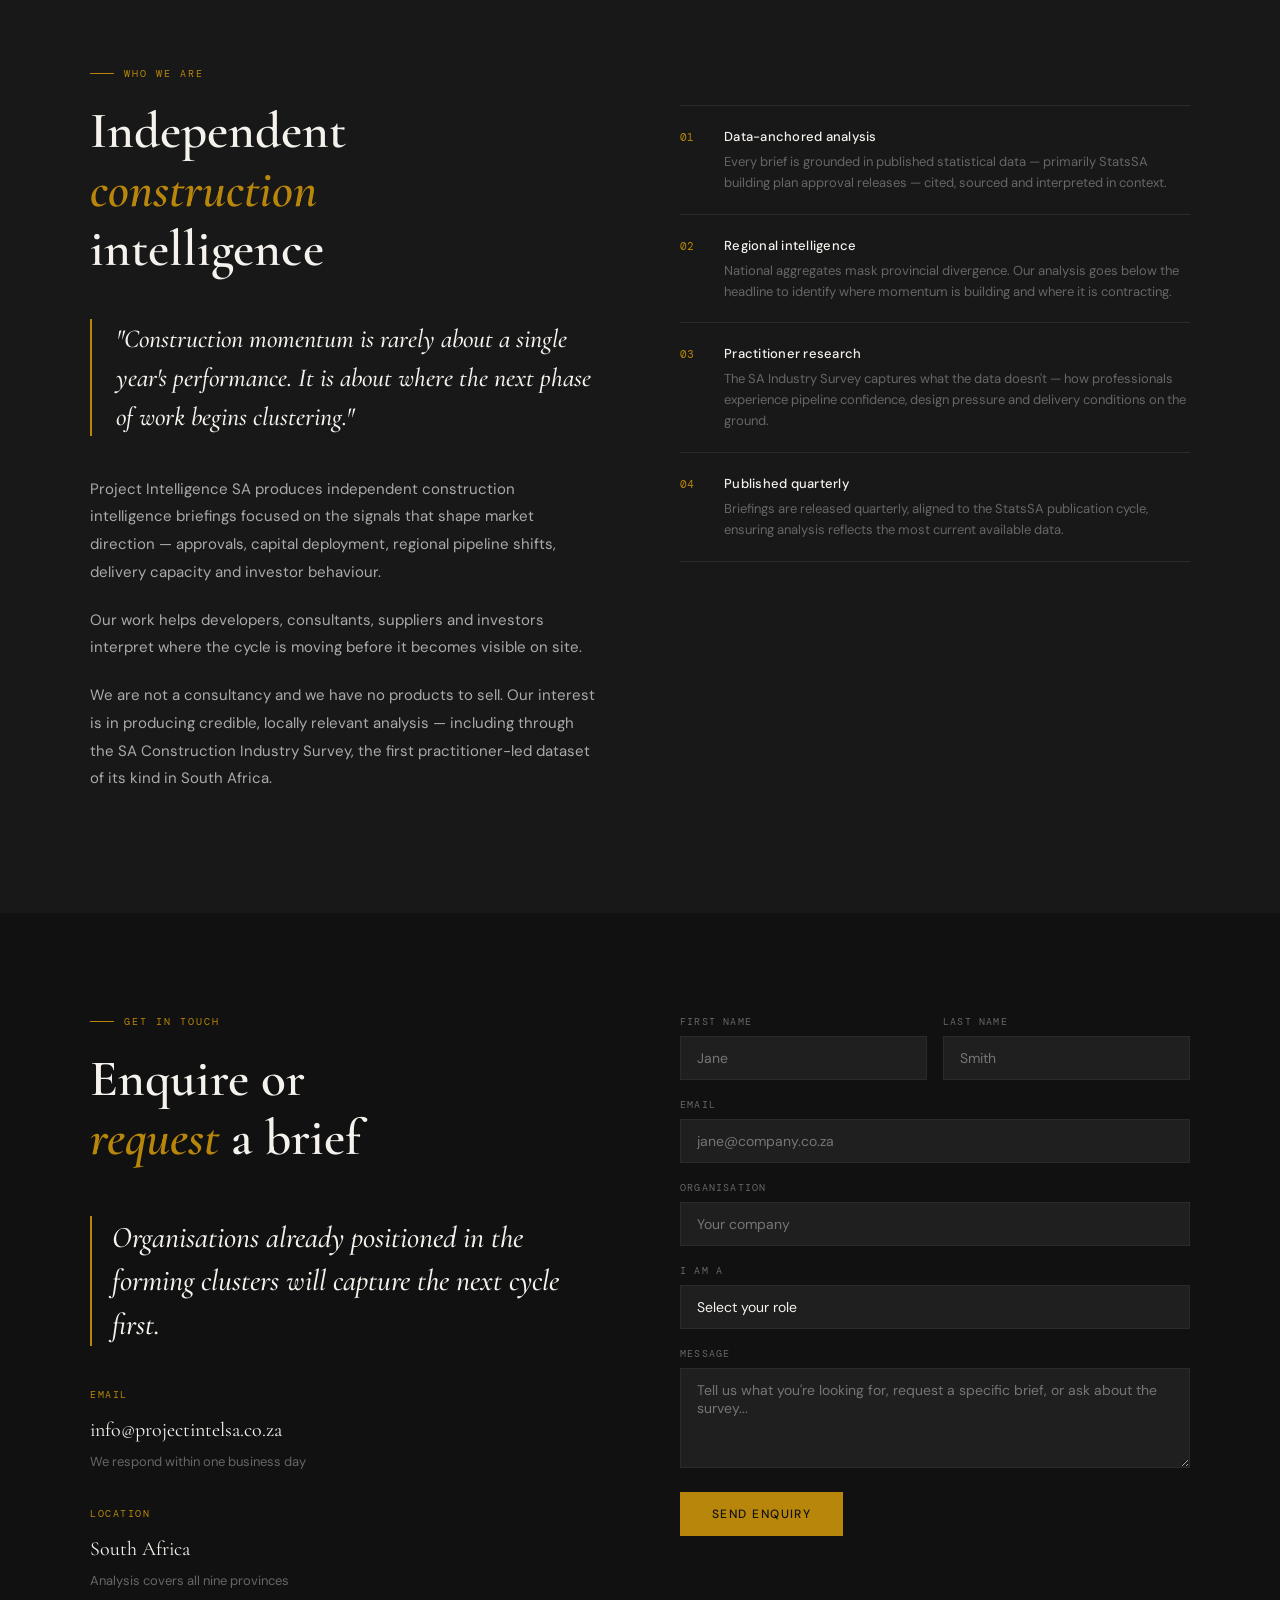
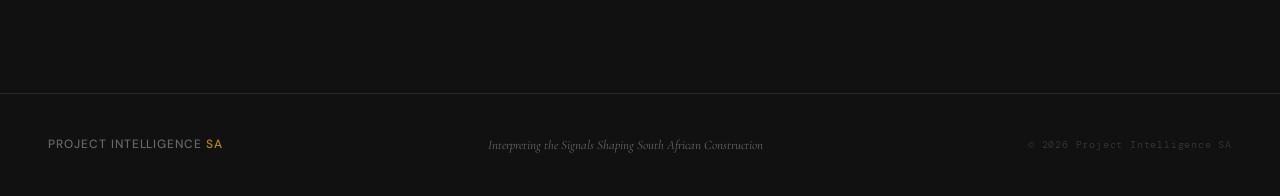
==== commit f7878770: "Add contact email to homepage" ====
--- a/index.html
+++ b/index.html
@@ -204,7 +204,7 @@
         <div class="contact-info">
           <div class="contact-block">
             <div class="contact-block-label">Email</div>
-            <div class="contact-block-val">[your email]</div>
+            <div class="contact-block-val"><a href="mailto:info@projectintelsa.co.za" style="color:var(--white);text-decoration:none;">info@projectintelsa.co.za</a></div>
             <div class="contact-block-sub">We respond within one business day</div>
           </div>
           <div class="contact-block">
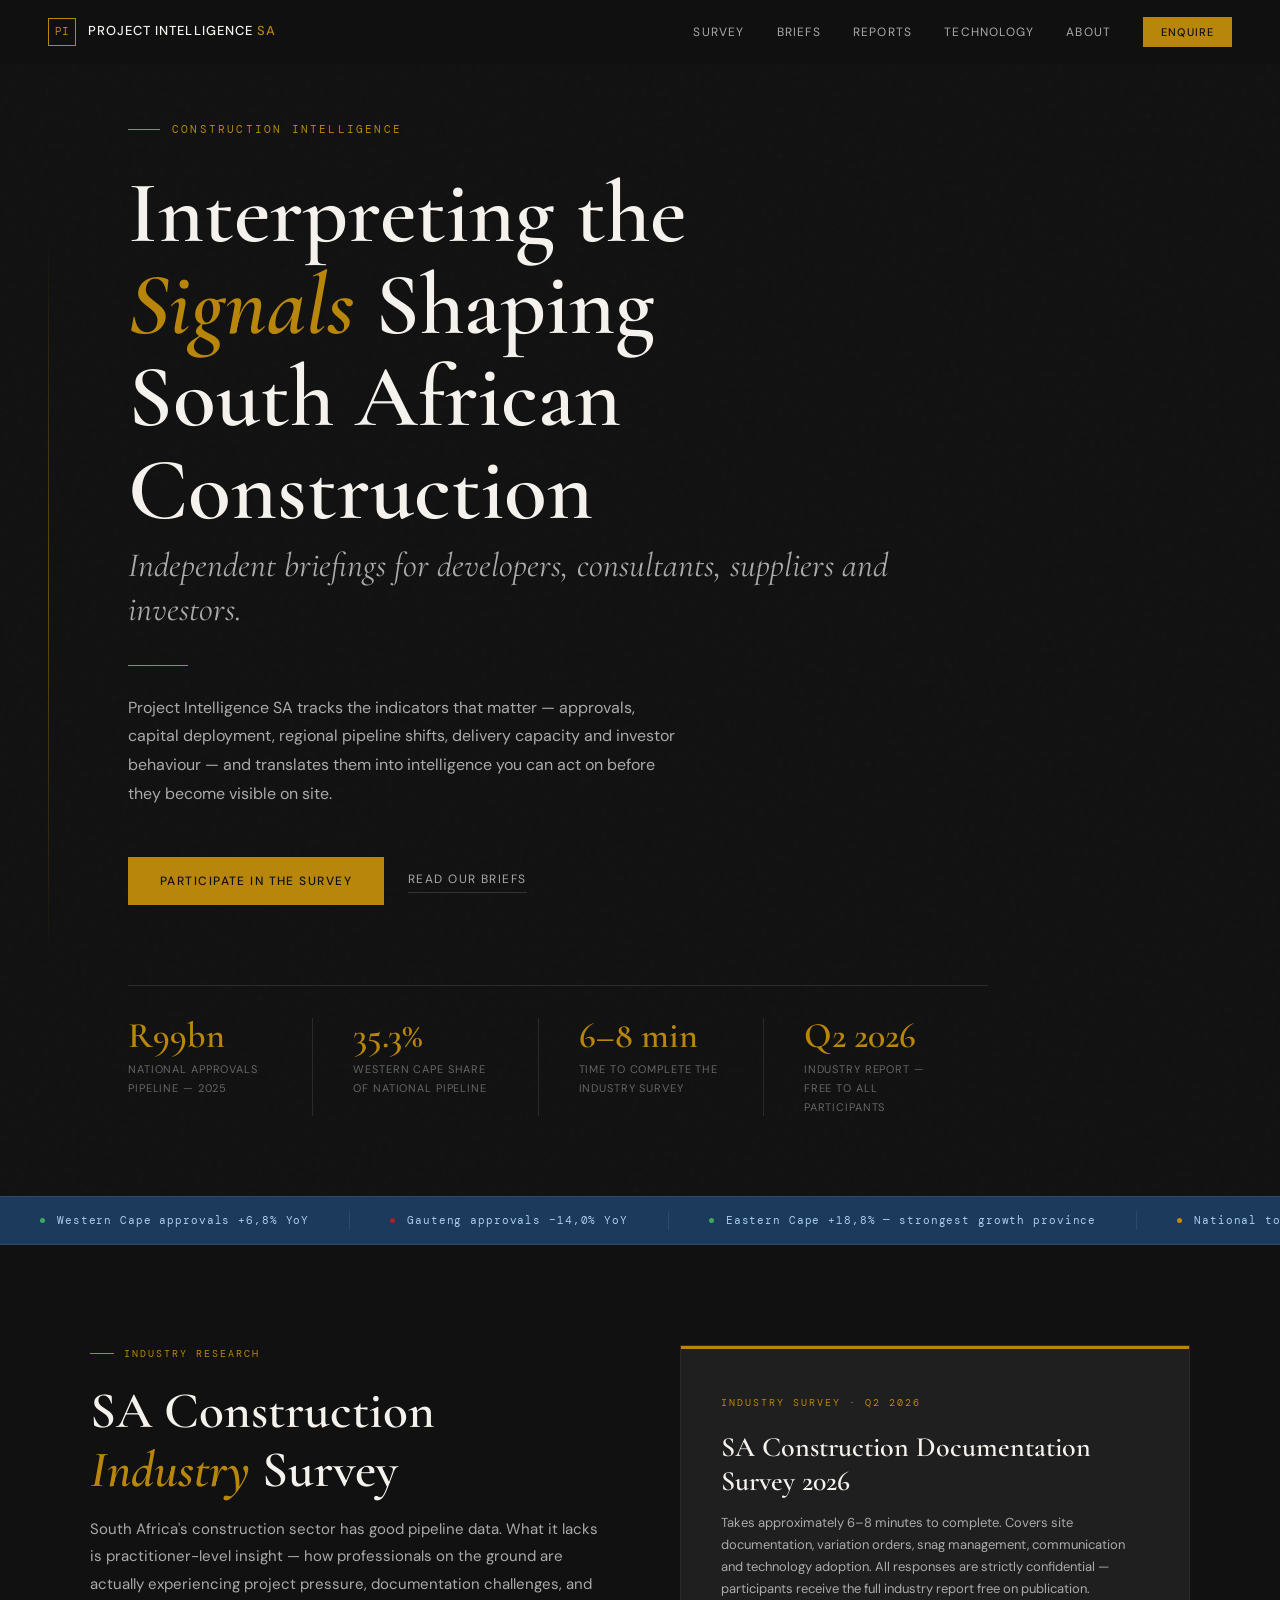
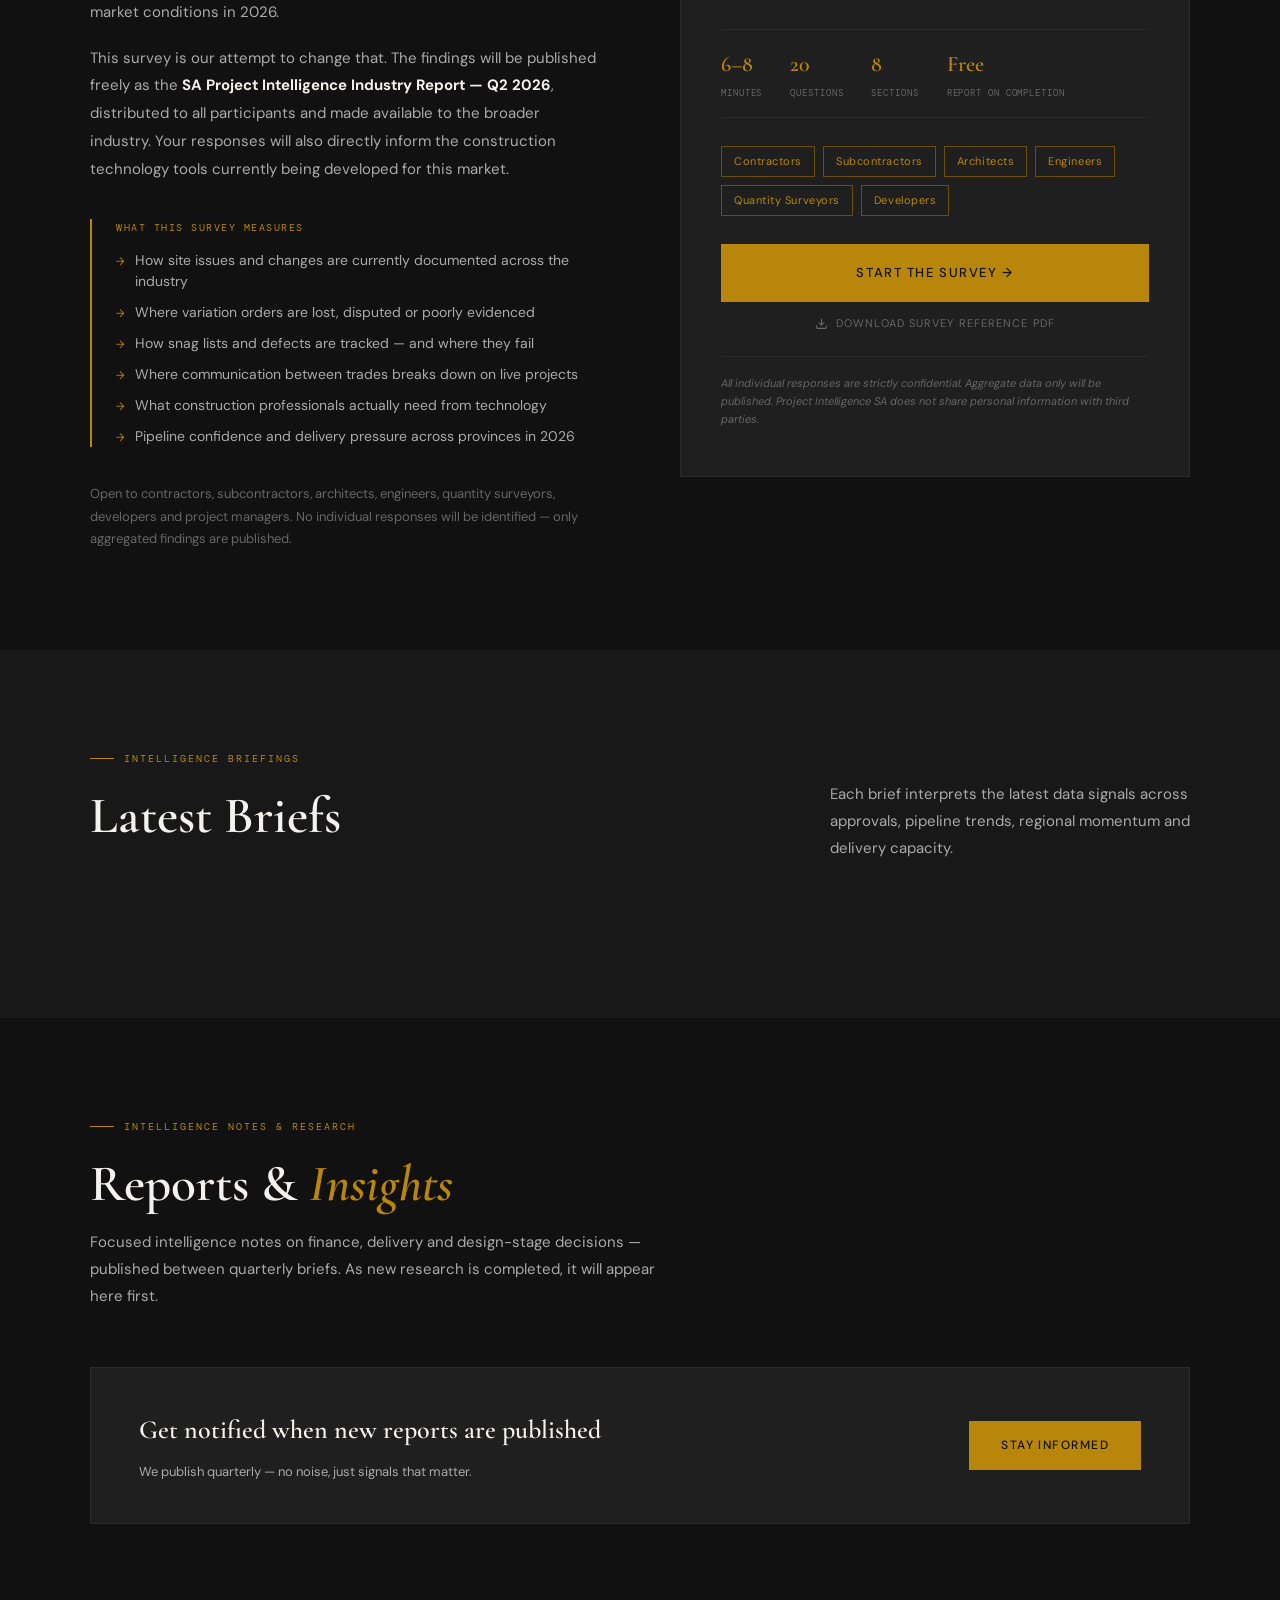
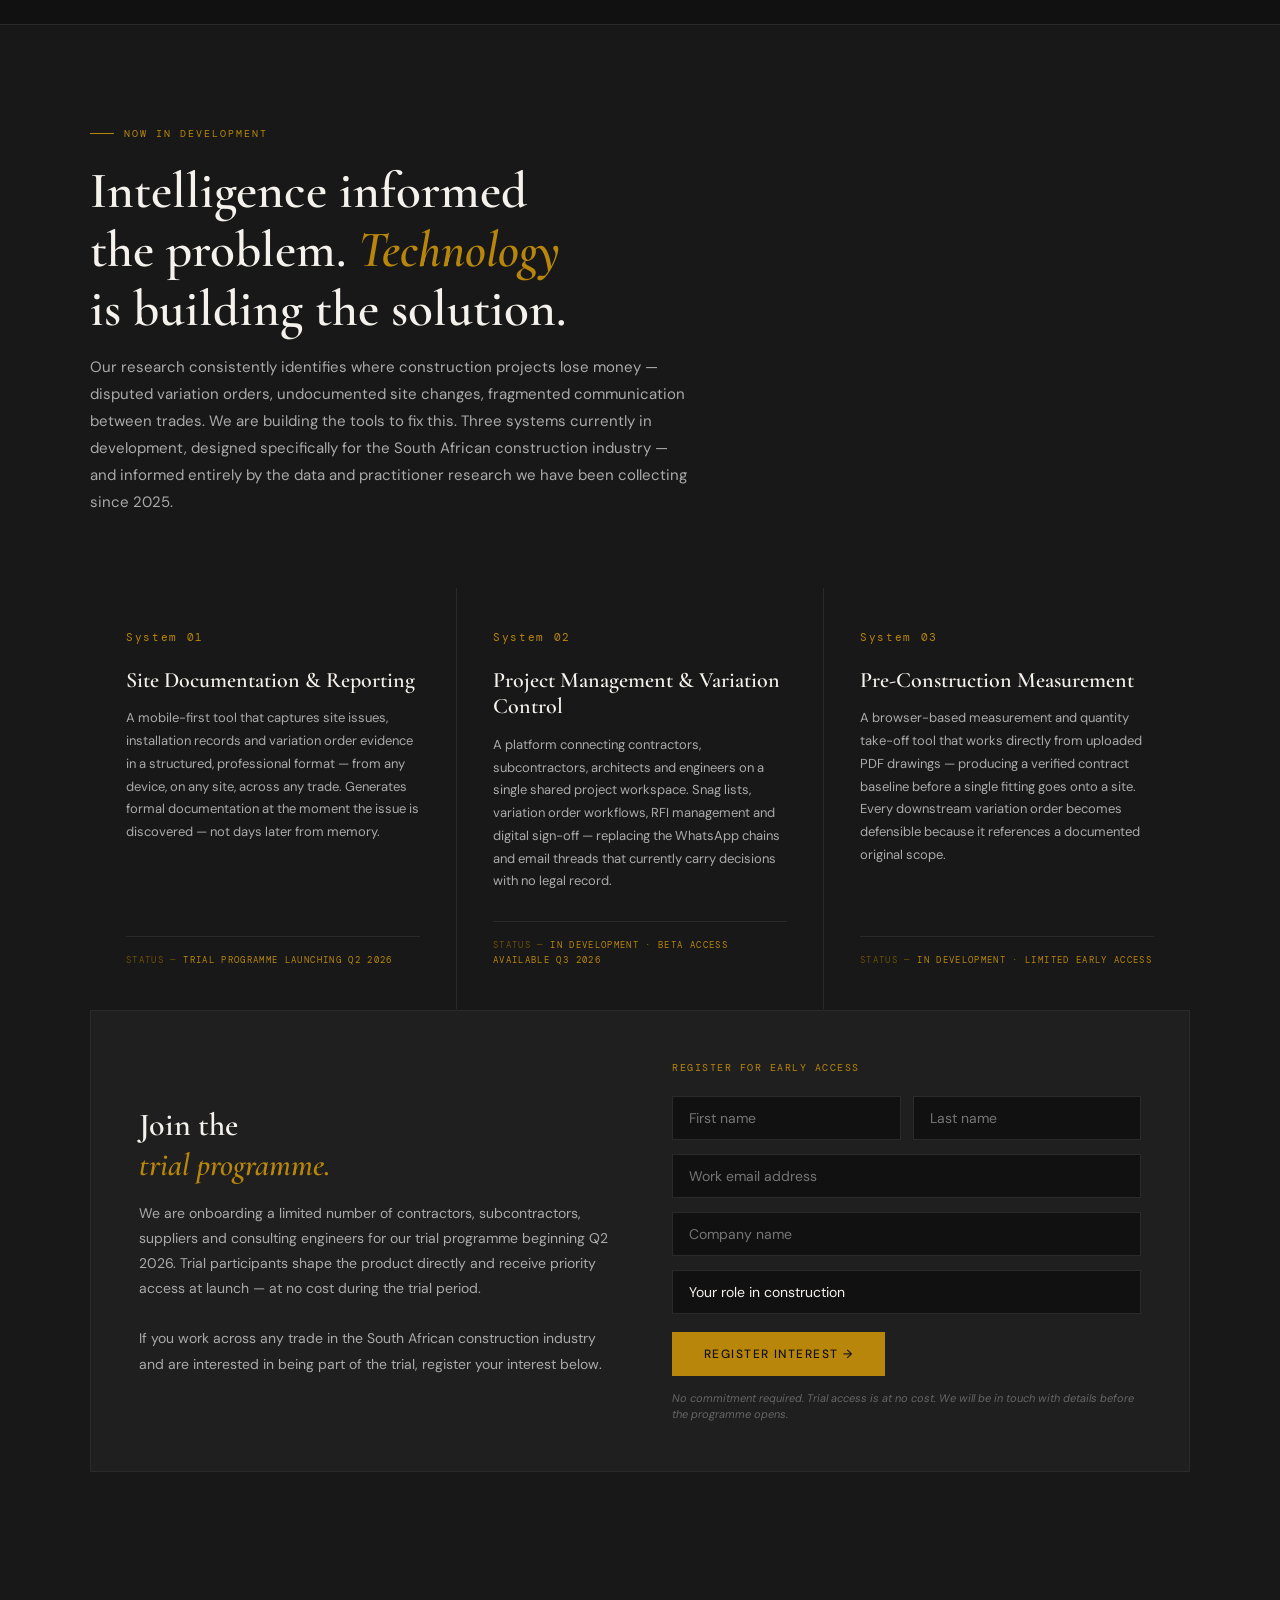
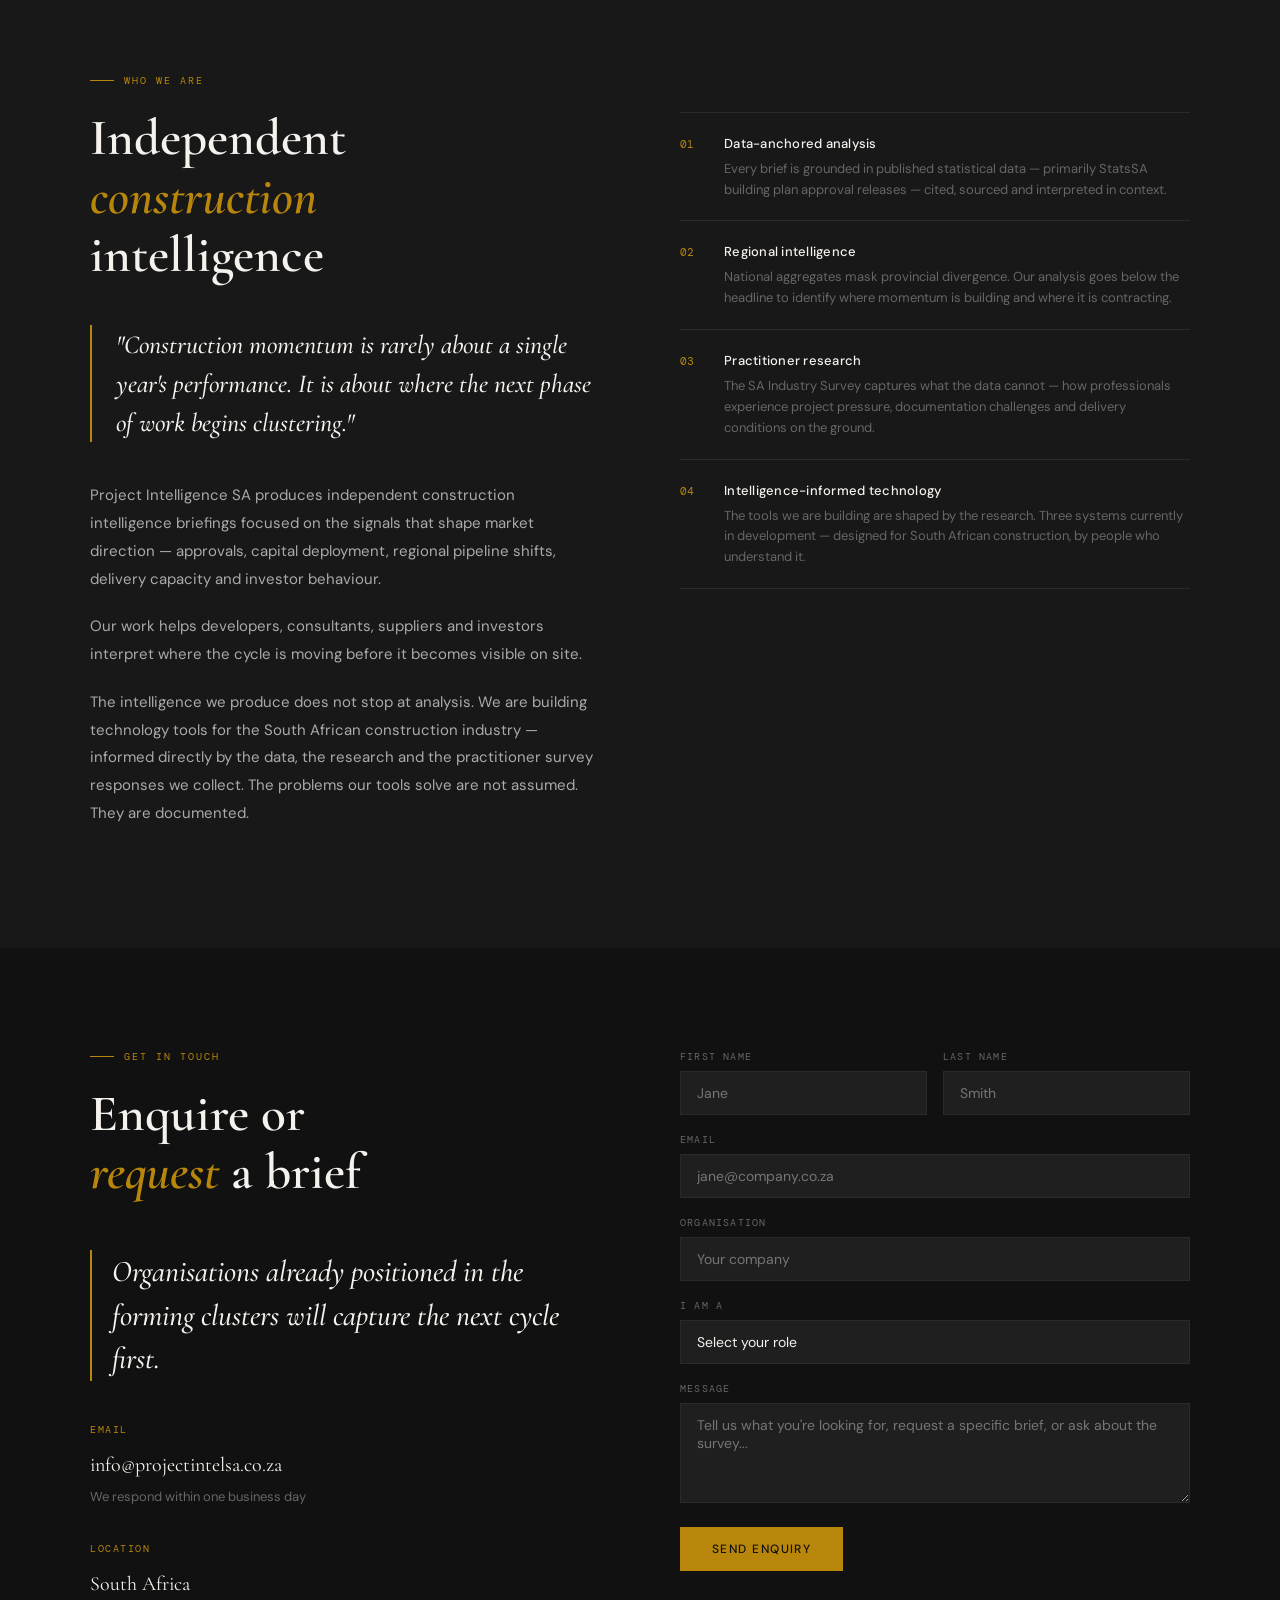
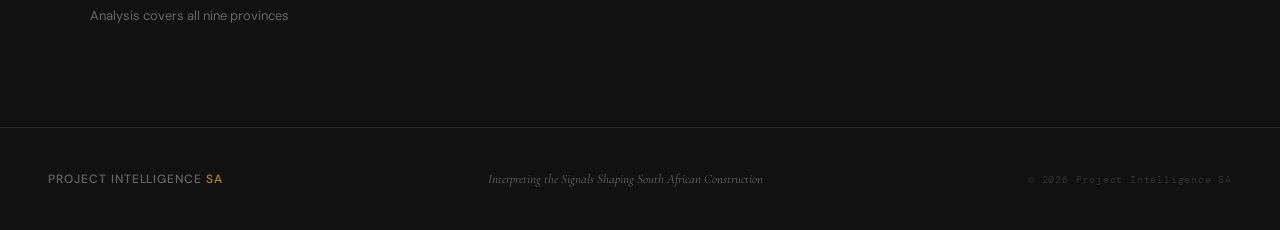
==== commit 74445f91: "Add Technology section — three systems, trial registration form" ====
--- a/index.html
+++ b/index.html
@@ -20,6 +20,7 @@
     <li><a href="#survey">Survey</a></li>
     <li><a href="#publications">Briefs</a></li>
     <li><a href="#reports">Reports</a></li>
+    <li><a href="#technology" style="color:var(--gold);">Technology</a></li>
     <li><a href="#about">About</a></li>
     <li><a href="#contact" class="nav-cta">Enquire</a></li>
   </ul>
@@ -75,36 +76,38 @@
       <div class="reveal">
         <div class="section-eyebrow">Industry Research</div>
         <h2 class="section-title">SA Construction<br><em>Industry</em> Survey</h2>
-        <p class="survey-intro-text">South Africa's construction sector has good pipeline data. What it lacks is practitioner-level insight — how professionals on the ground are actually experiencing project pressure, specification decisions, and market conditions in 2026.</p>
-        <p class="survey-intro-text">This survey is our attempt to change that. The findings will be published freely as the <strong style="color:var(--white)">SA Project Intelligence Industry Report — Q2 2026</strong>, distributed to all participants and made available to the broader industry.</p>
+        <p class="survey-intro-text">South Africa's construction sector has good pipeline data. What it lacks is practitioner-level insight — how professionals on the ground are actually experiencing project pressure, documentation challenges, and market conditions in 2026.</p>
+        <p class="survey-intro-text">This survey is our attempt to change that. The findings will be published freely as the <strong style="color:var(--white)">SA Project Intelligence Industry Report — Q2 2026</strong>, distributed to all participants and made available to the broader industry. Your responses will also directly inform the construction technology tools currently being developed for this market.</p>
         <div class="survey-why">
           <div class="survey-why-title">What this survey measures</div>
-          <div class="survey-why-item">Pipeline confidence — how practitioners expect activity to move over the next 12 months</div>
-          <div class="survey-why-item">Where project pressure is actually concentrated in 2026</div>
-          <div class="survey-why-item">At what design stage product and specification decisions get locked in</div>
-          <div class="survey-why-item">How and when suppliers engage with the design process</div>
-          <div class="survey-why-item">Where delivery most commonly breaks down — and why</div>
+          <div class="survey-why-item">How site issues and changes are currently documented across the industry</div>
+          <div class="survey-why-item">Where variation orders are lost, disputed or poorly evidenced</div>
+          <div class="survey-why-item">How snag lists and defects are tracked — and where they fail</div>
+          <div class="survey-why-item">Where communication between trades breaks down on live projects</div>
+          <div class="survey-why-item">What construction professionals actually need from technology</div>
+          <div class="survey-why-item">Pipeline confidence and delivery pressure across provinces in 2026</div>
         </div>
-        <p style="font-size:13px; color:var(--grey2); line-height:1.7;">Open to architects, quantity surveyors, engineers, property developers and project managers. No individual responses will be identified — only aggregated findings are published.</p>
+        <p style="font-size:13px; color:var(--grey2); line-height:1.7;">Open to contractors, subcontractors, architects, engineers, quantity surveyors, developers and project managers. No individual responses will be identified — only aggregated findings are published.</p>
       </div>
 
       <div class="reveal reveal-delay-2">
         <div class="survey-panel">
           <div class="survey-panel-label">Industry Survey · Q2 2026</div>
-          <div class="survey-panel-title">Design Decisions, Project Pressures &amp; Delivery Outlook</div>
-          <p class="survey-panel-sub">Takes approximately 6–8 minutes to complete. Includes discipline-specific questions for QS, engineers, developers and project managers. All responses are strictly confidential — participants receive the full industry report free on publication.</p>
+          <div class="survey-panel-title">SA Construction Documentation Survey 2026</div>
+          <p class="survey-panel-sub">Takes approximately 6–8 minutes to complete. Covers site documentation, variation orders, snag management, communication and technology adoption. All responses are strictly confidential — participants receive the full industry report free on publication.</p>
           <div class="survey-meta">
-            <div class="survey-meta-item"><div class="survey-meta-val">5–6</div><div class="survey-meta-label">Minutes</div></div>
-            <div class="survey-meta-item"><div class="survey-meta-val">27</div><div class="survey-meta-label">Questions</div></div>
-            <div class="survey-meta-item"><div class="survey-meta-val">9</div><div class="survey-meta-label">Sections</div></div>
+            <div class="survey-meta-item"><div class="survey-meta-val">6–8</div><div class="survey-meta-label">Minutes</div></div>
+            <div class="survey-meta-item"><div class="survey-meta-val">20</div><div class="survey-meta-label">Questions</div></div>
+            <div class="survey-meta-item"><div class="survey-meta-val">8</div><div class="survey-meta-label">Sections</div></div>
             <div class="survey-meta-item"><div class="survey-meta-val">Free</div><div class="survey-meta-label">Report on completion</div></div>
           </div>
           <div class="survey-disciplines">
+            <span class="disc-tag">Contractors</span>
+            <span class="disc-tag">Subcontractors</span>
             <span class="disc-tag">Architects</span>
+            <span class="disc-tag">Engineers</span>
             <span class="disc-tag">Quantity Surveyors</span>
-            <span class="disc-tag">Consulting Engineers</span>
-            <span class="disc-tag">Property Developers</span>
-            <span class="disc-tag">Project Managers</span>
+            <span class="disc-tag">Developers</span>
           </div>
           <a href="pi-sa-survey.html" class="btn-survey">Start the Survey →</a>
           <a href="assets/pdf/PI_SA_Industry_Survey_Q2_2026_v3.pdf" class="survey-pdf-link" target="_blank">
@@ -155,6 +158,71 @@
   </div>
 </section>
 
+<!-- TECHNOLOGY -->
+<section id="technology">
+  <div class="section-inner">
+    <div class="tech-intro reveal">
+      <div class="section-eyebrow">Now in Development</div>
+      <h2 class="section-title">Intelligence informed<br>the problem. <em>Technology</em><br>is building the solution.</h2>
+      <p class="section-body">Our research consistently identifies where construction projects lose money — disputed variation orders, undocumented site changes, fragmented communication between trades. We are building the tools to fix this. Three systems currently in development, designed specifically for the South African construction industry — and informed entirely by the data and practitioner research we have been collecting since 2025.</p>
+    </div>
+
+    <div class="tech-grid reveal">
+      <div class="tech-card">
+        <div class="tech-card-num">System 01</div>
+        <div class="tech-card-title">Site Documentation &amp; Reporting</div>
+        <div class="tech-card-body">A mobile-first tool that captures site issues, installation records and variation order evidence in a structured, professional format — from any device, on any site, across any trade. Generates formal documentation at the moment the issue is discovered — not days later from memory.</div>
+        <div class="tech-card-status">Status — <span>Trial programme launching Q2 2026</span></div>
+      </div>
+      <div class="tech-card">
+        <div class="tech-card-num">System 02</div>
+        <div class="tech-card-title">Project Management &amp; Variation Control</div>
+        <div class="tech-card-body">A platform connecting contractors, subcontractors, architects and engineers on a single shared project workspace. Snag lists, variation order workflows, RFI management and digital sign-off — replacing the WhatsApp chains and email threads that currently carry decisions with no legal record.</div>
+        <div class="tech-card-status">Status — <span>In development · Beta access available Q3 2026</span></div>
+      </div>
+      <div class="tech-card">
+        <div class="tech-card-num">System 03</div>
+        <div class="tech-card-title">Pre-Construction Measurement</div>
+        <div class="tech-card-body">A browser-based measurement and quantity take-off tool that works directly from uploaded PDF drawings — producing a verified contract baseline before a single fitting goes onto a site. Every downstream variation order becomes defensible because it references a documented original scope.</div>
+        <div class="tech-card-status">Status — <span>In development · Limited early access</span></div>
+      </div>
+    </div>
+
+    <div class="tech-bottom reveal">
+      <div class="tech-bottom-left">
+        <div class="tech-bottom-title">Join the<br><em>trial programme.</em></div>
+        <p class="tech-bottom-body" style="margin-top:16px;">We are onboarding a limited number of contractors, subcontractors, suppliers and consulting engineers for our trial programme beginning Q2 2026. Trial participants shape the product directly and receive priority access at launch — at no cost during the trial period.<br><br>If you work across any trade in the South African construction industry and are interested in being part of the trial, register your interest below.</p>
+      </div>
+      <div class="tech-bottom-right">
+        <form class="tech-form" name="trial" method="POST" data-netlify="true">
+          <input type="hidden" name="form-name" value="trial">
+          <label class="tech-form-label">Register for early access</label>
+          <div class="tech-form-row">
+            <input type="text" name="first-name" placeholder="First name" required>
+            <input type="text" name="last-name" placeholder="Last name" required>
+          </div>
+          <input type="email" name="email" placeholder="Work email address" required>
+          <input type="text" name="company" placeholder="Company name">
+          <select name="role">
+            <option value="">Your role in construction</option>
+            <option>Main Contractor</option>
+            <option>Subcontractor / Specialist Contractor</option>
+            <option>Supplier / Manufacturer Representative</option>
+            <option>Consulting Engineer</option>
+            <option>Architect</option>
+            <option>Quantity Surveyor</option>
+            <option>Project Manager</option>
+            <option>Developer / Client</option>
+            <option>Other</option>
+          </select>
+          <button type="submit" class="btn-tech">Register Interest →</button>
+          <div class="tech-form-note">No commitment required. Trial access is at no cost. We will be in touch with details before the programme opens.</div>
+        </form>
+      </div>
+    </div>
+  </div>
+</section>
+
 <!-- ABOUT -->
 <section id="about">
   <div class="section-inner">
@@ -165,7 +233,7 @@
         <blockquote class="about-statement">"Construction momentum is rarely about a single year's performance. It is about where the next phase of work begins clustering."</blockquote>
         <p class="about-body">Project Intelligence SA produces independent construction intelligence briefings focused on the signals that shape market direction — approvals, capital deployment, regional pipeline shifts, delivery capacity and investor behaviour.</p>
         <p class="about-body">Our work helps developers, consultants, suppliers and investors interpret where the cycle is moving before it becomes visible on site.</p>
-        <p class="about-body">We are not a consultancy and we have no products to sell. Our interest is in producing credible, locally relevant analysis — including through the SA Construction Industry Survey, the first practitioner-led dataset of its kind in South Africa.</p>
+        <p class="about-body">The intelligence we produce does not stop at analysis. We are building technology tools for the South African construction industry — informed directly by the data, the research and the practitioner survey responses we collect. The problems our tools solve are not assumed. They are documented.</p>
       </div>
       <div class="about-right reveal reveal-delay-2">
         <ul class="pillars">
@@ -179,11 +247,11 @@
           </li>
           <li class="pillar">
             <span class="pillar-num">03</span>
-            <div><div class="pillar-title">Practitioner research</div><div class="pillar-body">The SA Industry Survey captures what the data doesn't — how professionals experience pipeline confidence, design pressure and delivery conditions on the ground.</div></div>
+            <div><div class="pillar-title">Practitioner research</div><div class="pillar-body">The SA Industry Survey captures what the data cannot — how professionals experience project pressure, documentation challenges and delivery conditions on the ground.</div></div>
           </li>
           <li class="pillar">
             <span class="pillar-num">04</span>
-            <div><div class="pillar-title">Published quarterly</div><div class="pillar-body">Briefings are released quarterly, aligned to the StatsSA publication cycle, ensuring analysis reflects the most current available data.</div></div>
+            <div><div class="pillar-title">Intelligence-informed technology</div><div class="pillar-body">The tools we are building are shaped by the research. Three systems currently in development — designed for South African construction, by people who understand it.</div></div>
           </li>
         </ul>
       </div>
@@ -233,6 +301,7 @@
               <option>Property Developer</option>
               <option>Project Manager</option>
               <option>Contractor</option>
+              <option>Subcontractor</option>
               <option>Supplier / Manufacturer</option>
               <option>Investor</option>
               <option>Other</option>
--- a/css/style.css
+++ b/css/style.css
@@ -167,6 +167,33 @@
 .contact-block-sub { font-size:13px; color:var(--grey2); margin-top:4px; }
 .contact-statement { font-family:var(--font-display); font-size:clamp(20px,2.5vw,30px); font-weight:500; font-style:italic; color:var(--white); line-height:1.45; border-left:2px solid var(--gold); padding-left:20px; }
 
+/* TECHNOLOGY */
+#technology { background:var(--bg2); border-top:1px solid var(--rule); }
+.tech-intro { max-width:640px; margin-bottom:72px; }
+.tech-intro .section-body { margin-top:16px; }
+.tech-grid { display:grid; grid-template-columns:repeat(3,1fr); gap:1px; background:var(--rule); margin-bottom:1px; }
+.tech-card { background:var(--bg2); padding:40px 36px; display:flex; flex-direction:column; position:relative; overflow:hidden; transition:background 0.25s; }
+.tech-card::before { content:''; position:absolute; top:0; left:0; width:2px; height:0; background:var(--gold); transition:height 0.3s; }
+.tech-card:hover { background:var(--bg3); } .tech-card:hover::before { height:100%; }
+.tech-card-num { font-family:var(--font-mono); font-size:11px; color:var(--gold); letter-spacing:0.15em; margin-bottom:20px; }
+.tech-card-title { font-family:var(--font-display); font-size:22px; font-weight:600; line-height:1.2; color:var(--white); margin-bottom:14px; }
+.tech-card-body { font-size:13px; color:var(--grey1); line-height:1.75; flex:1; margin-bottom:28px; }
+.tech-card-status { font-family:var(--font-mono); font-size:9px; color:var(--gold-dim); letter-spacing:0.15em; text-transform:uppercase; border-top:1px solid var(--rule); padding-top:16px; margin-top:auto; }
+.tech-card-status span { color:var(--gold); }
+.tech-bottom { background:var(--bg3); border:1px solid var(--rule); padding:48px; display:grid; grid-template-columns:1fr 1fr; gap:64px; align-items:center; margin-top:1px; }
+.tech-bottom-title { font-family:var(--font-display); font-size:clamp(22px,2.5vw,32px); font-weight:600; color:var(--white); line-height:1.25; margin-bottom:16px; }
+.tech-bottom-title em { font-style:italic; color:var(--gold); }
+.tech-bottom-body { font-size:14px; color:var(--grey1); line-height:1.8; }
+.tech-form { display:flex; flex-direction:column; gap:14px; }
+.tech-form-label { font-family:var(--font-mono); font-size:10px; color:var(--gold); letter-spacing:0.15em; text-transform:uppercase; margin-bottom:6px; display:block; }
+.tech-form-row { display:grid; grid-template-columns:1fr 1fr; gap:12px; }
+.tech-form input,.tech-form select { background:var(--bg); border:1px solid var(--rule); color:var(--white); font-family:var(--font-body); font-size:14px; padding:12px 16px; outline:none; width:100%; transition:border-color 0.2s; -webkit-appearance:none; }
+.tech-form input:focus,.tech-form select:focus { border-color:var(--gold); }
+.tech-form select option { background:var(--bg3); }
+.tech-form-note { font-size:11px; color:var(--grey2); font-style:italic; line-height:1.5; }
+.btn-tech { background:var(--gold); color:var(--bg); font-family:var(--font-body); font-size:12px; font-weight:500; letter-spacing:0.12em; text-transform:uppercase; padding:14px 32px; border:none; cursor:pointer; transition:background 0.2s; align-self:flex-start; margin-top:4px; }
+.btn-tech:hover { background:var(--gold-lt); }
+
 /* FOOTER */
 footer { background:var(--bg); border-top:1px solid var(--rule); padding:40px 48px; display:flex; justify-content:space-between; align-items:center; flex-wrap:wrap; gap:16px; }
 .footer-logo { font-family:var(--font-body); font-size:12px; font-weight:500; color:var(--grey2); letter-spacing:0.08em; text-transform:uppercase; }
@@ -193,5 +220,8 @@
   .hero-stats { flex-direction:column; gap:24px; }
   .hero-stat { border-right:none; padding-right:0; margin-right:0; padding-bottom:24px; border-bottom:1px solid var(--rule); }
   .reports-grid { grid-template-columns:1fr; }
+  .tech-grid { grid-template-columns:1fr; }
+  .tech-bottom { grid-template-columns:1fr; gap:40px; padding:32px 24px; }
+  .tech-form-row { grid-template-columns:1fr; }
   footer { flex-direction:column; align-items:flex-start; padding:32px 24px; }
 }
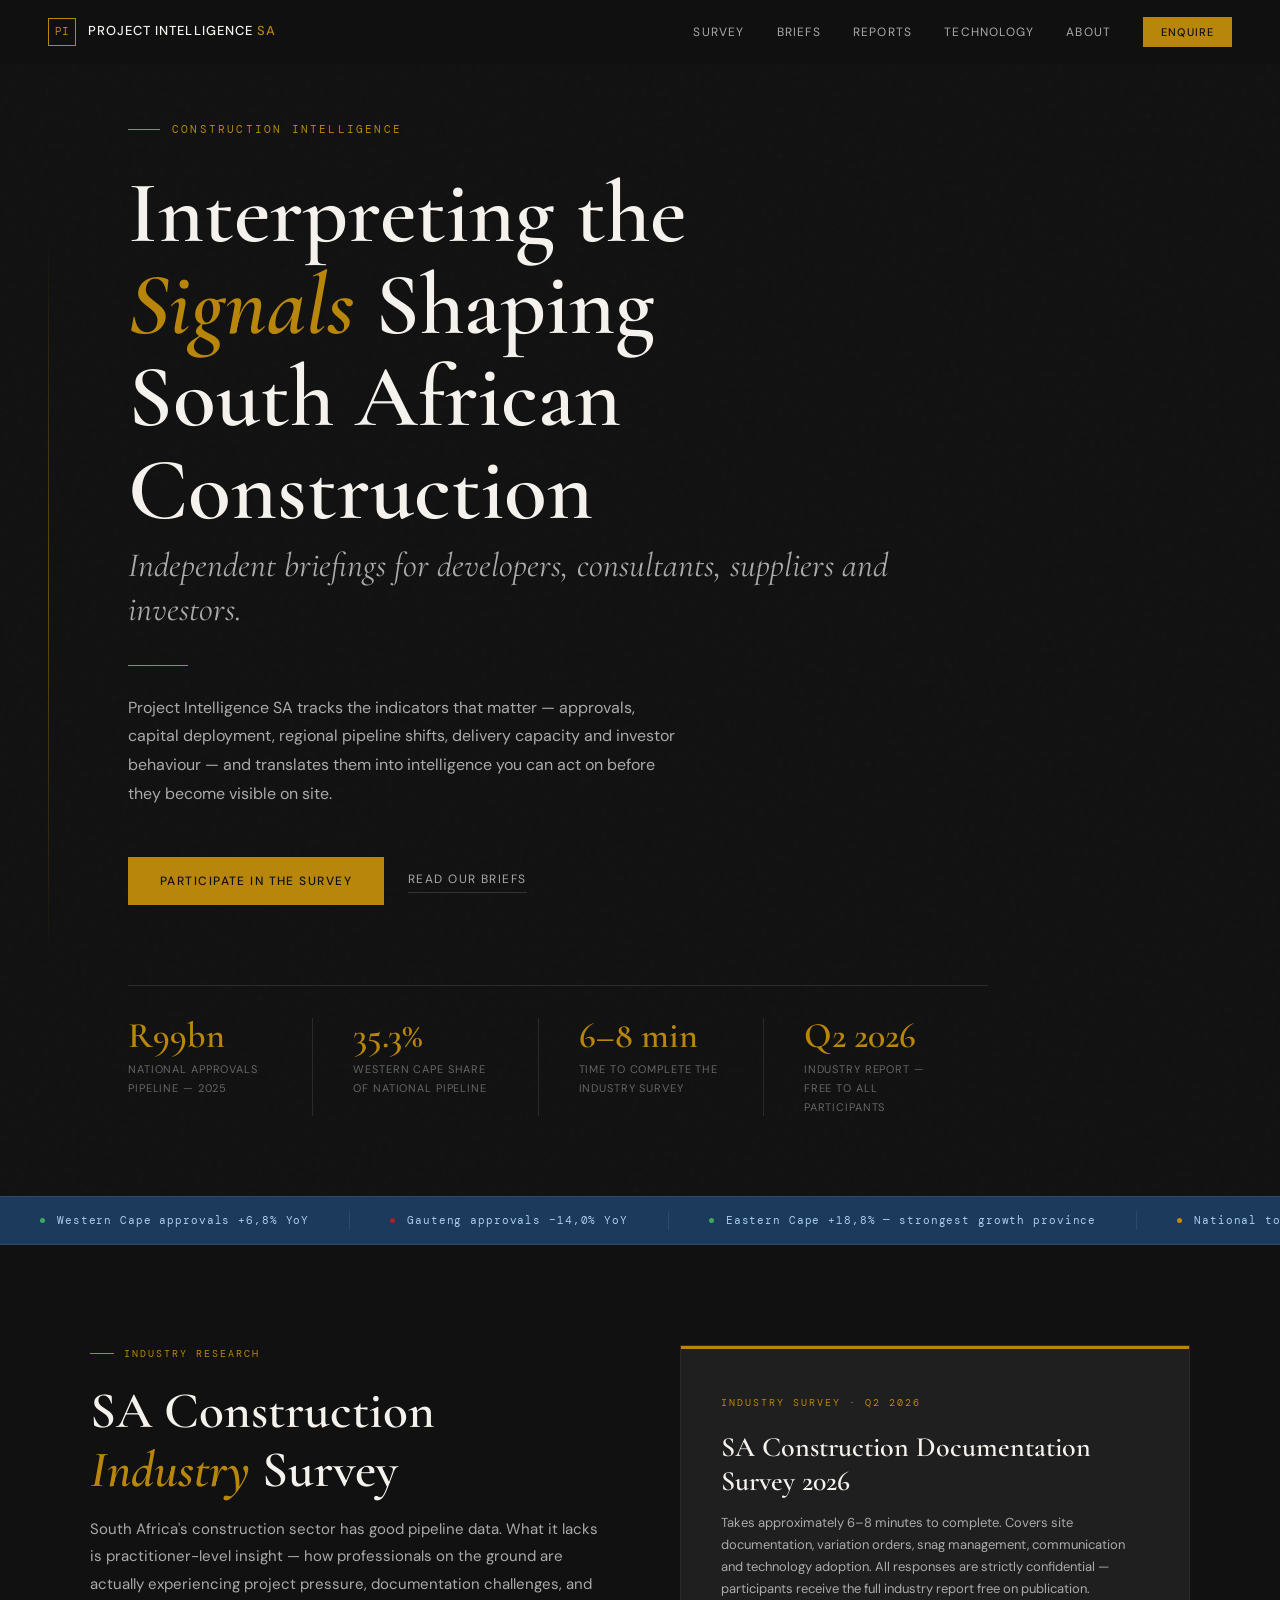
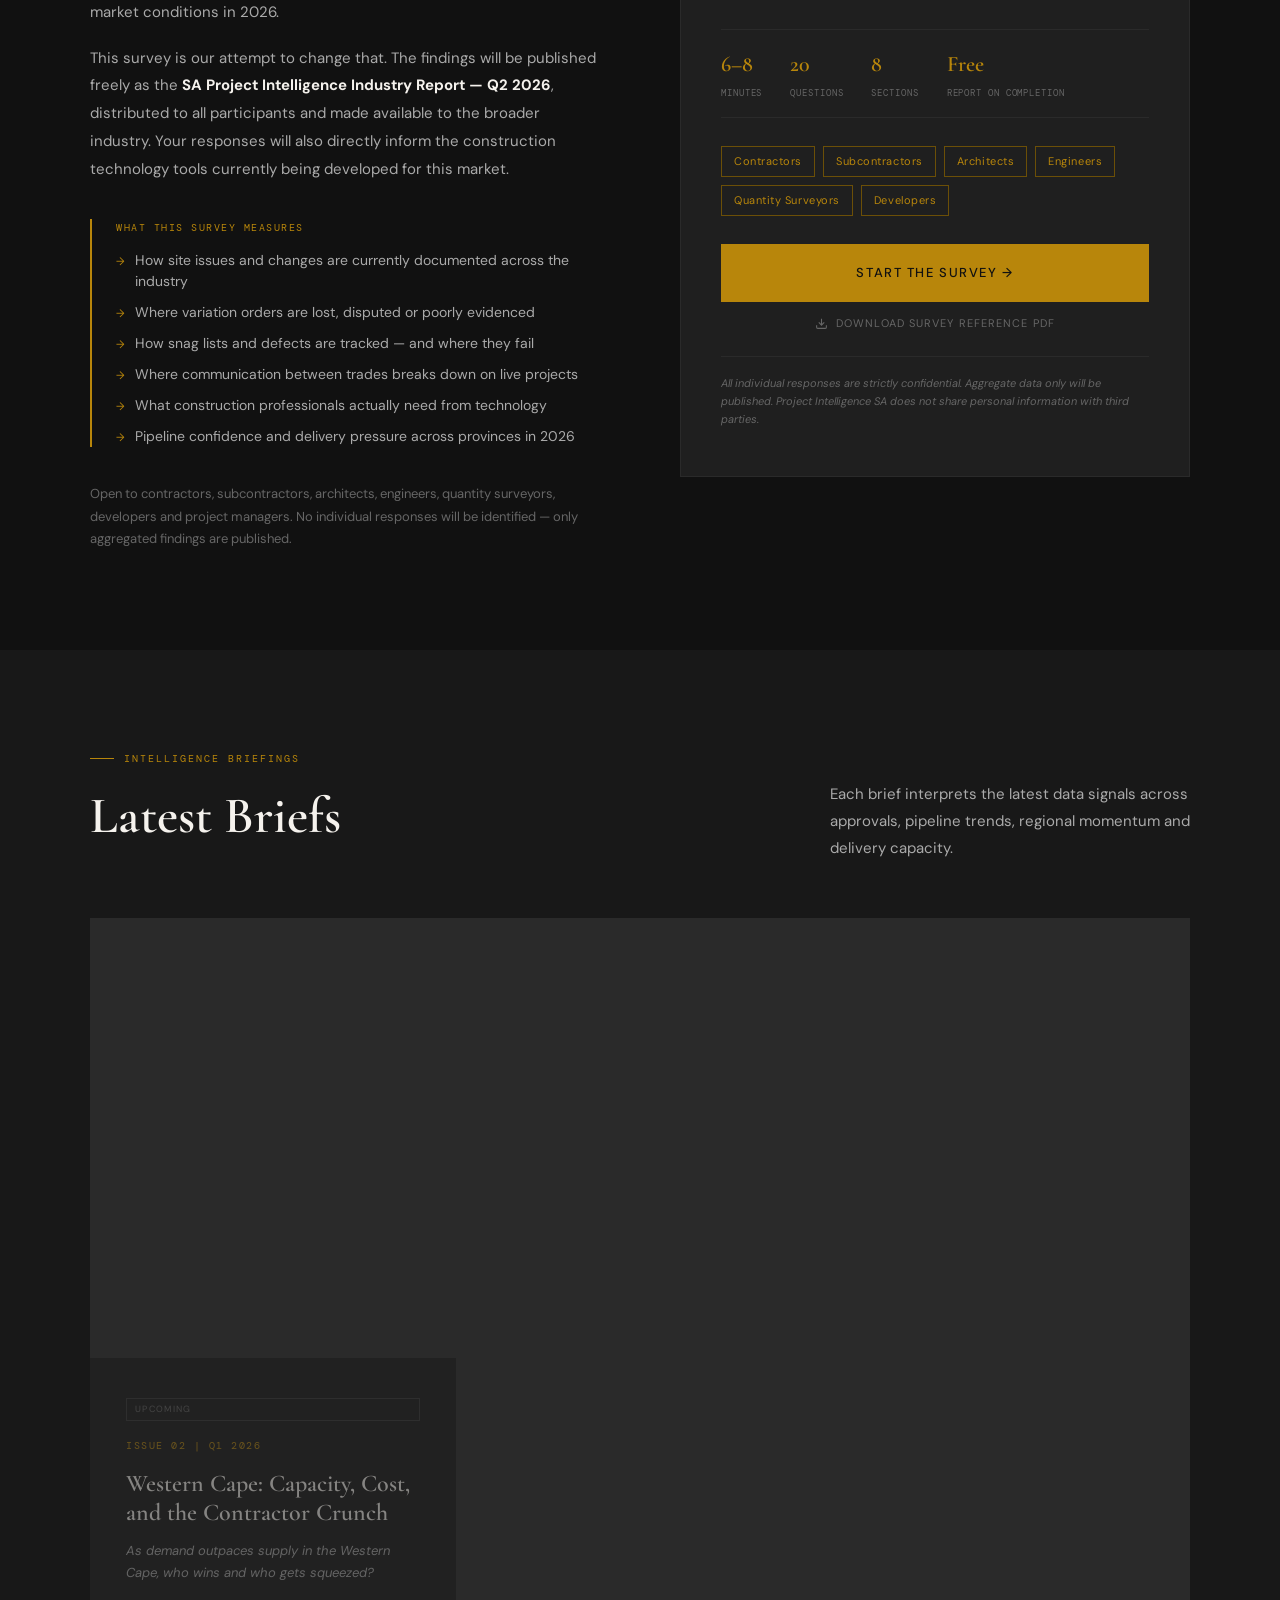
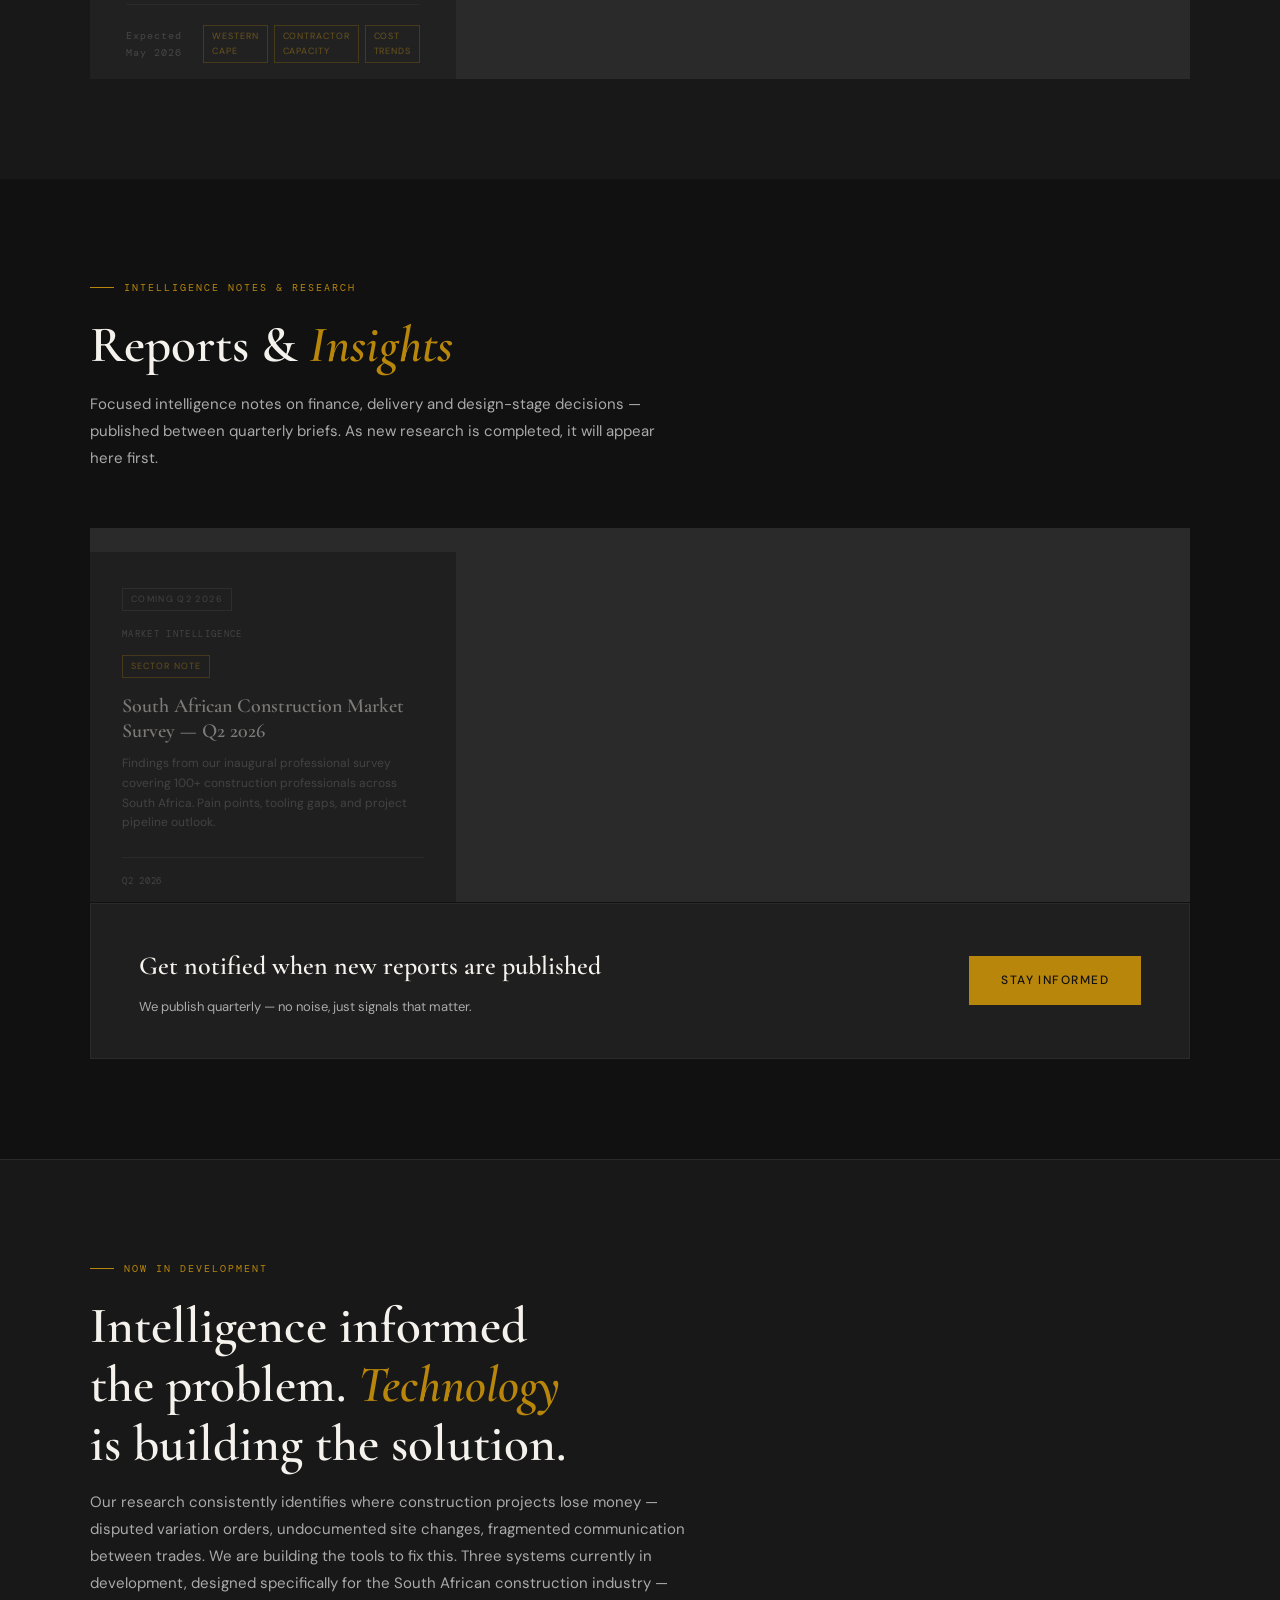
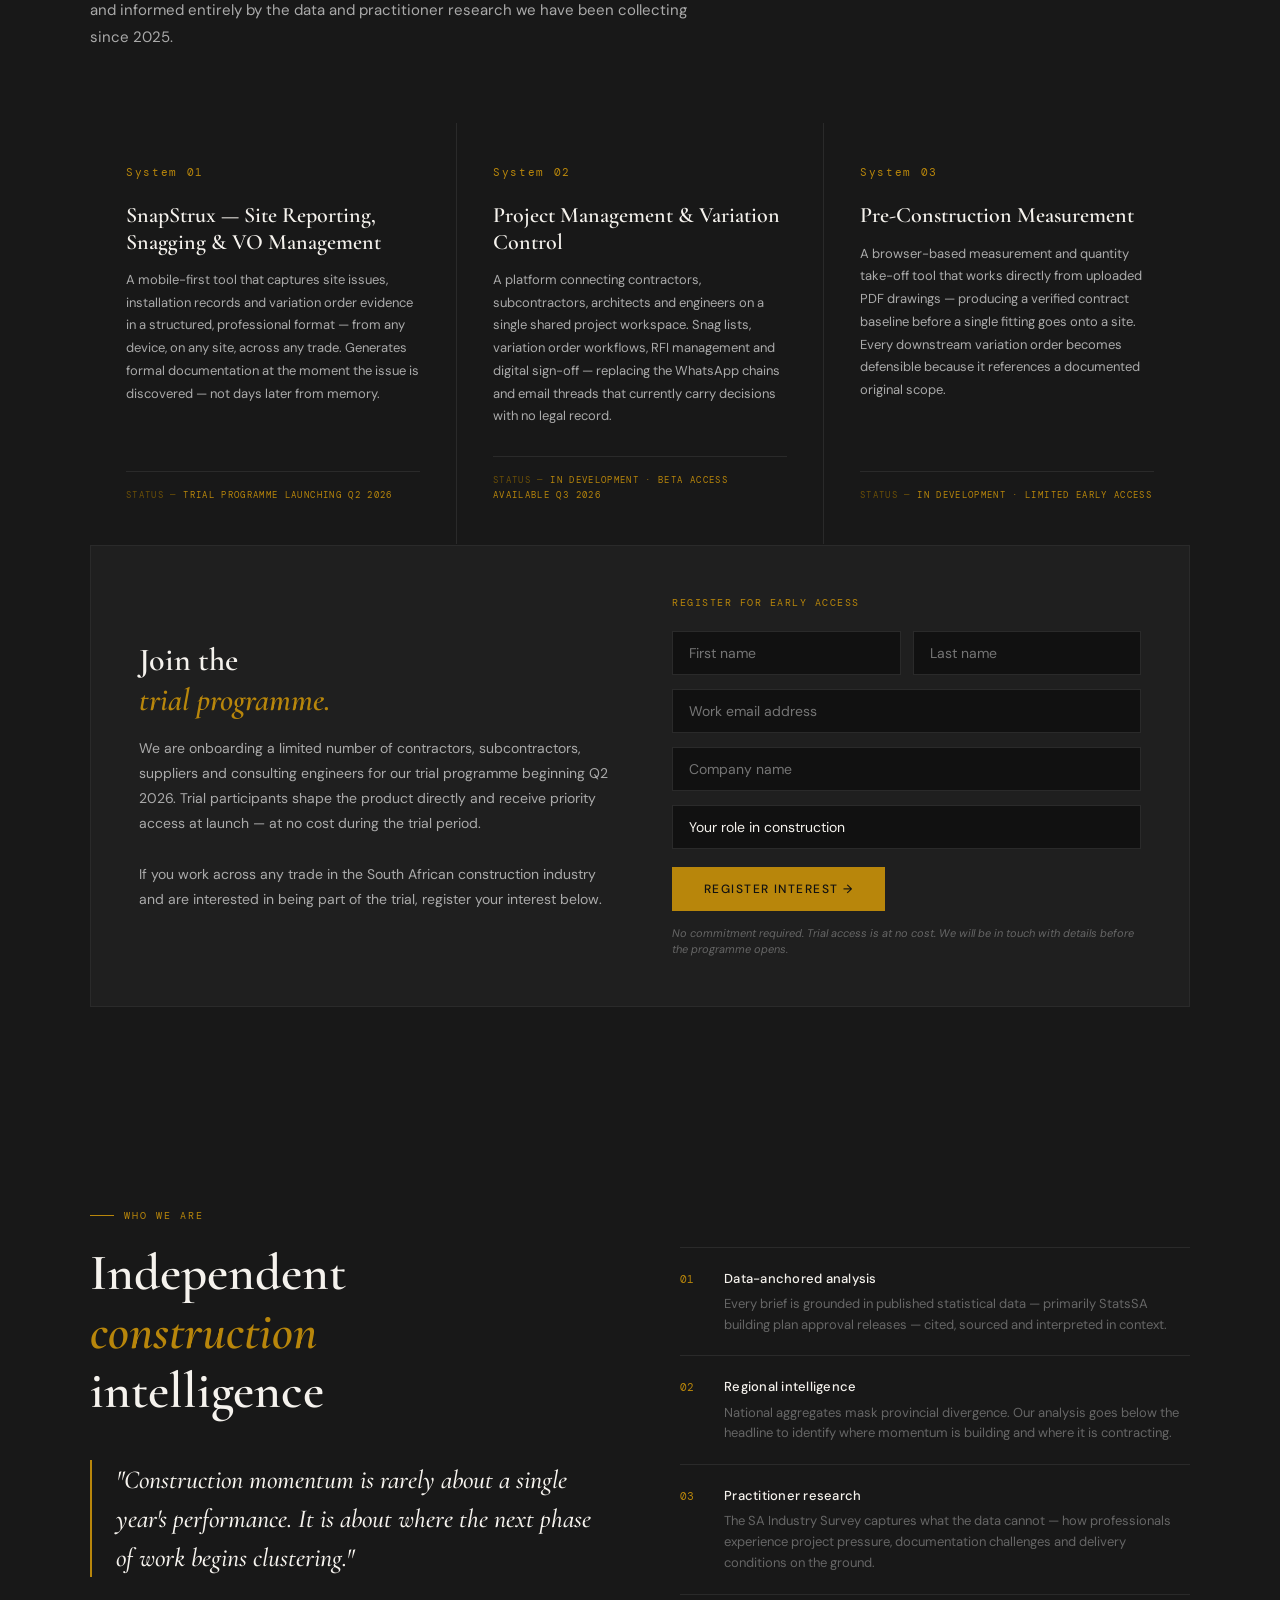
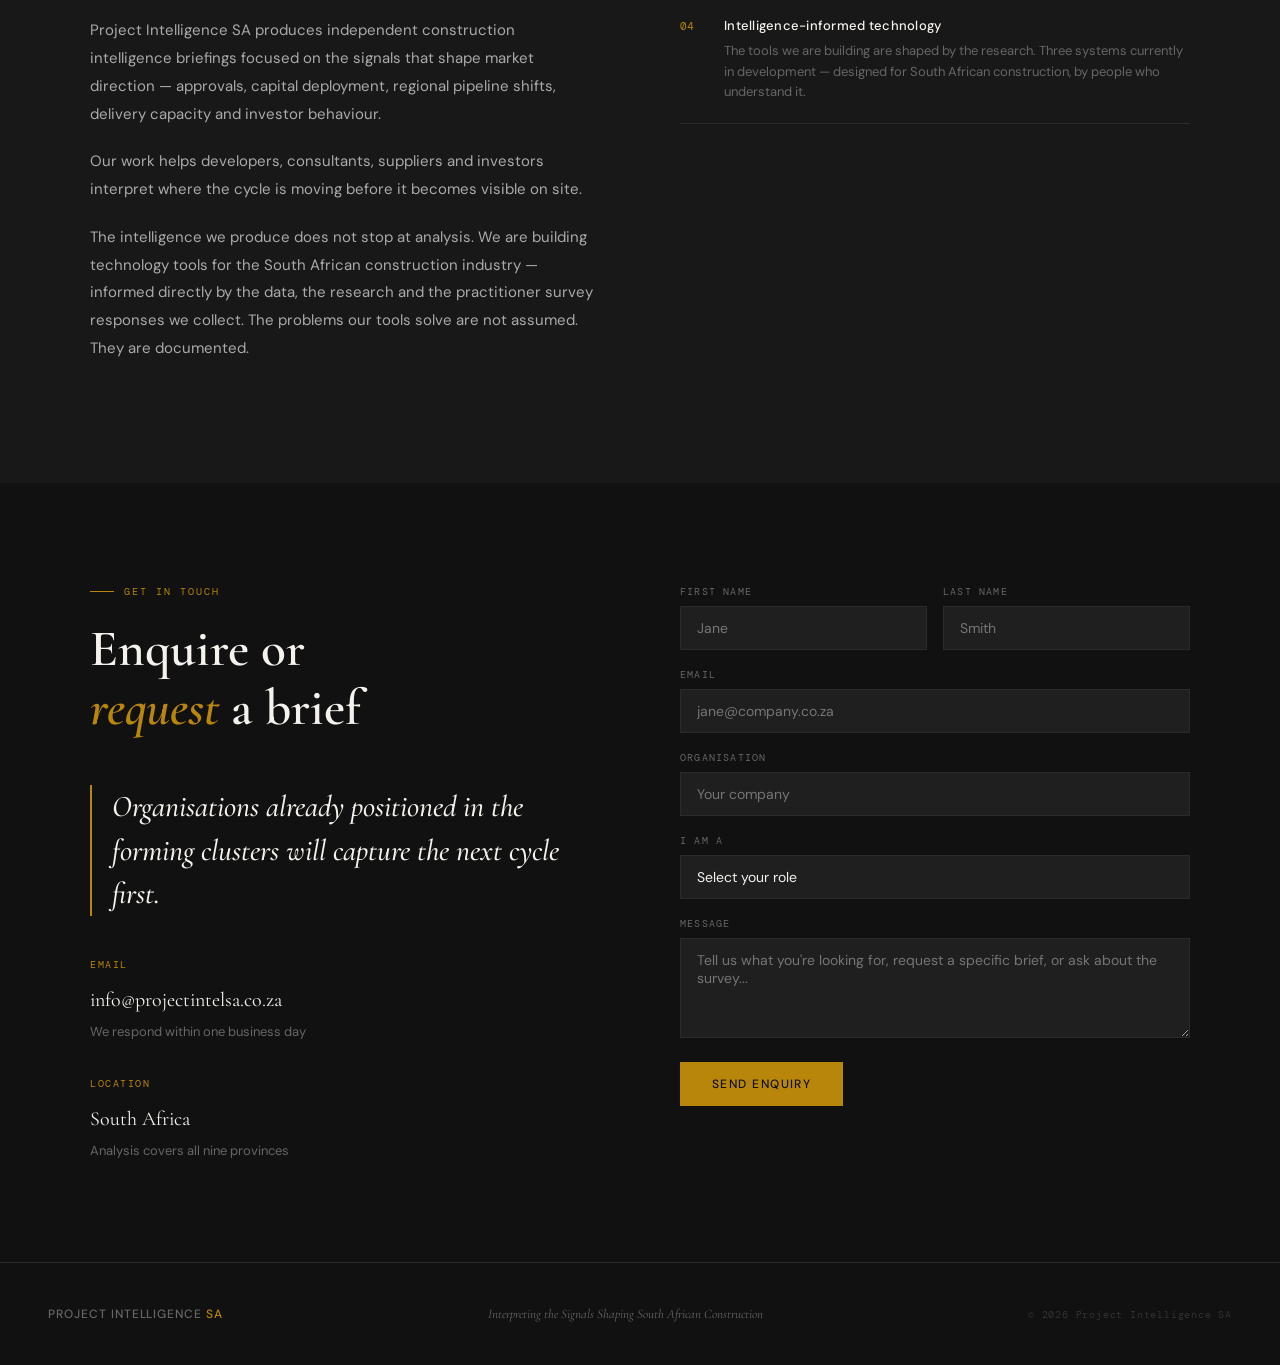
==== commit cbe24e5d: "Rename SnapSite → SnapStrux across website and survey System 01 card now branded as SnapStrux with u" ====
--- a/index.html
+++ b/index.html
@@ -170,7 +170,7 @@
     <div class="tech-grid reveal">
       <div class="tech-card">
         <div class="tech-card-num">System 01</div>
-        <div class="tech-card-title">Site Documentation &amp; Reporting</div>
+        <div class="tech-card-title">SnapStrux &mdash; Site Reporting, Snagging &amp; VO Management</div>
         <div class="tech-card-body">A mobile-first tool that captures site issues, installation records and variation order evidence in a structured, professional format — from any device, on any site, across any trade. Generates formal documentation at the moment the issue is discovered — not days later from memory.</div>
         <div class="tech-card-status">Status — <span>Trial programme launching Q2 2026</span></div>
       </div>
